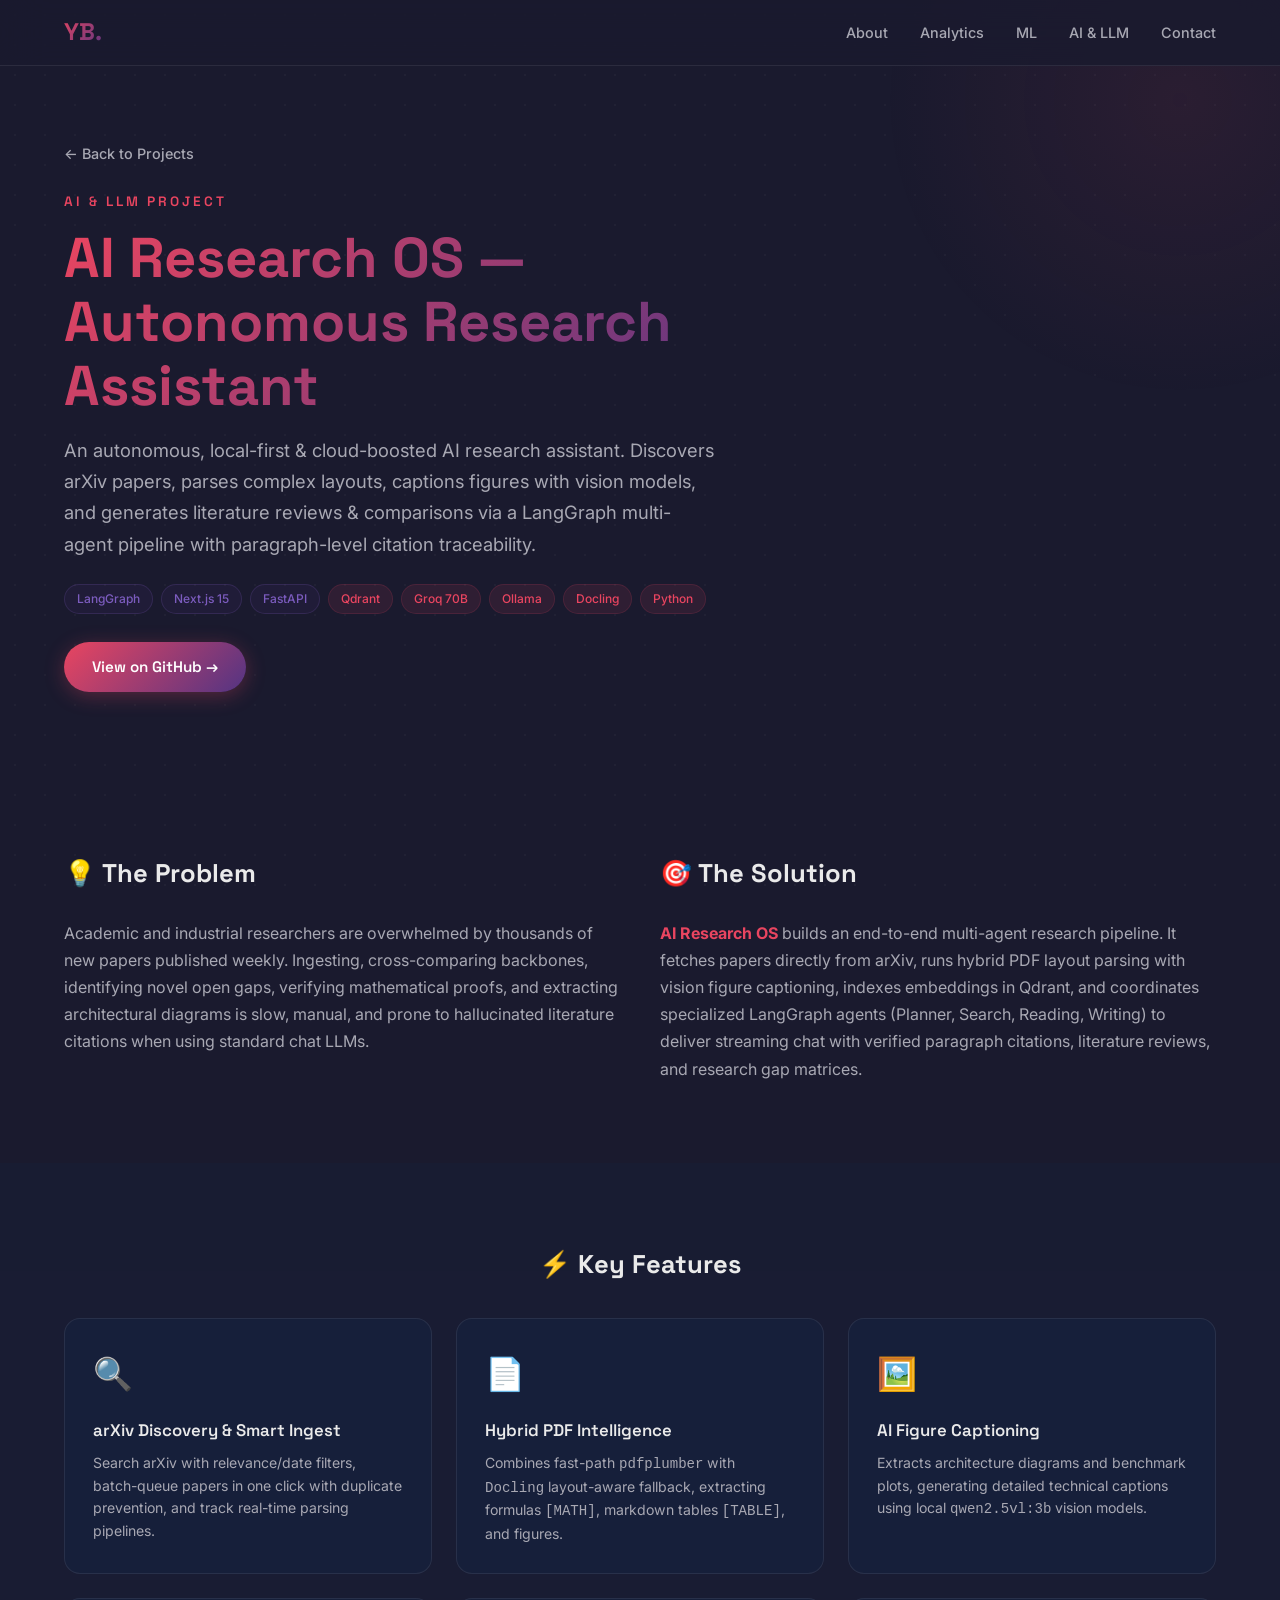
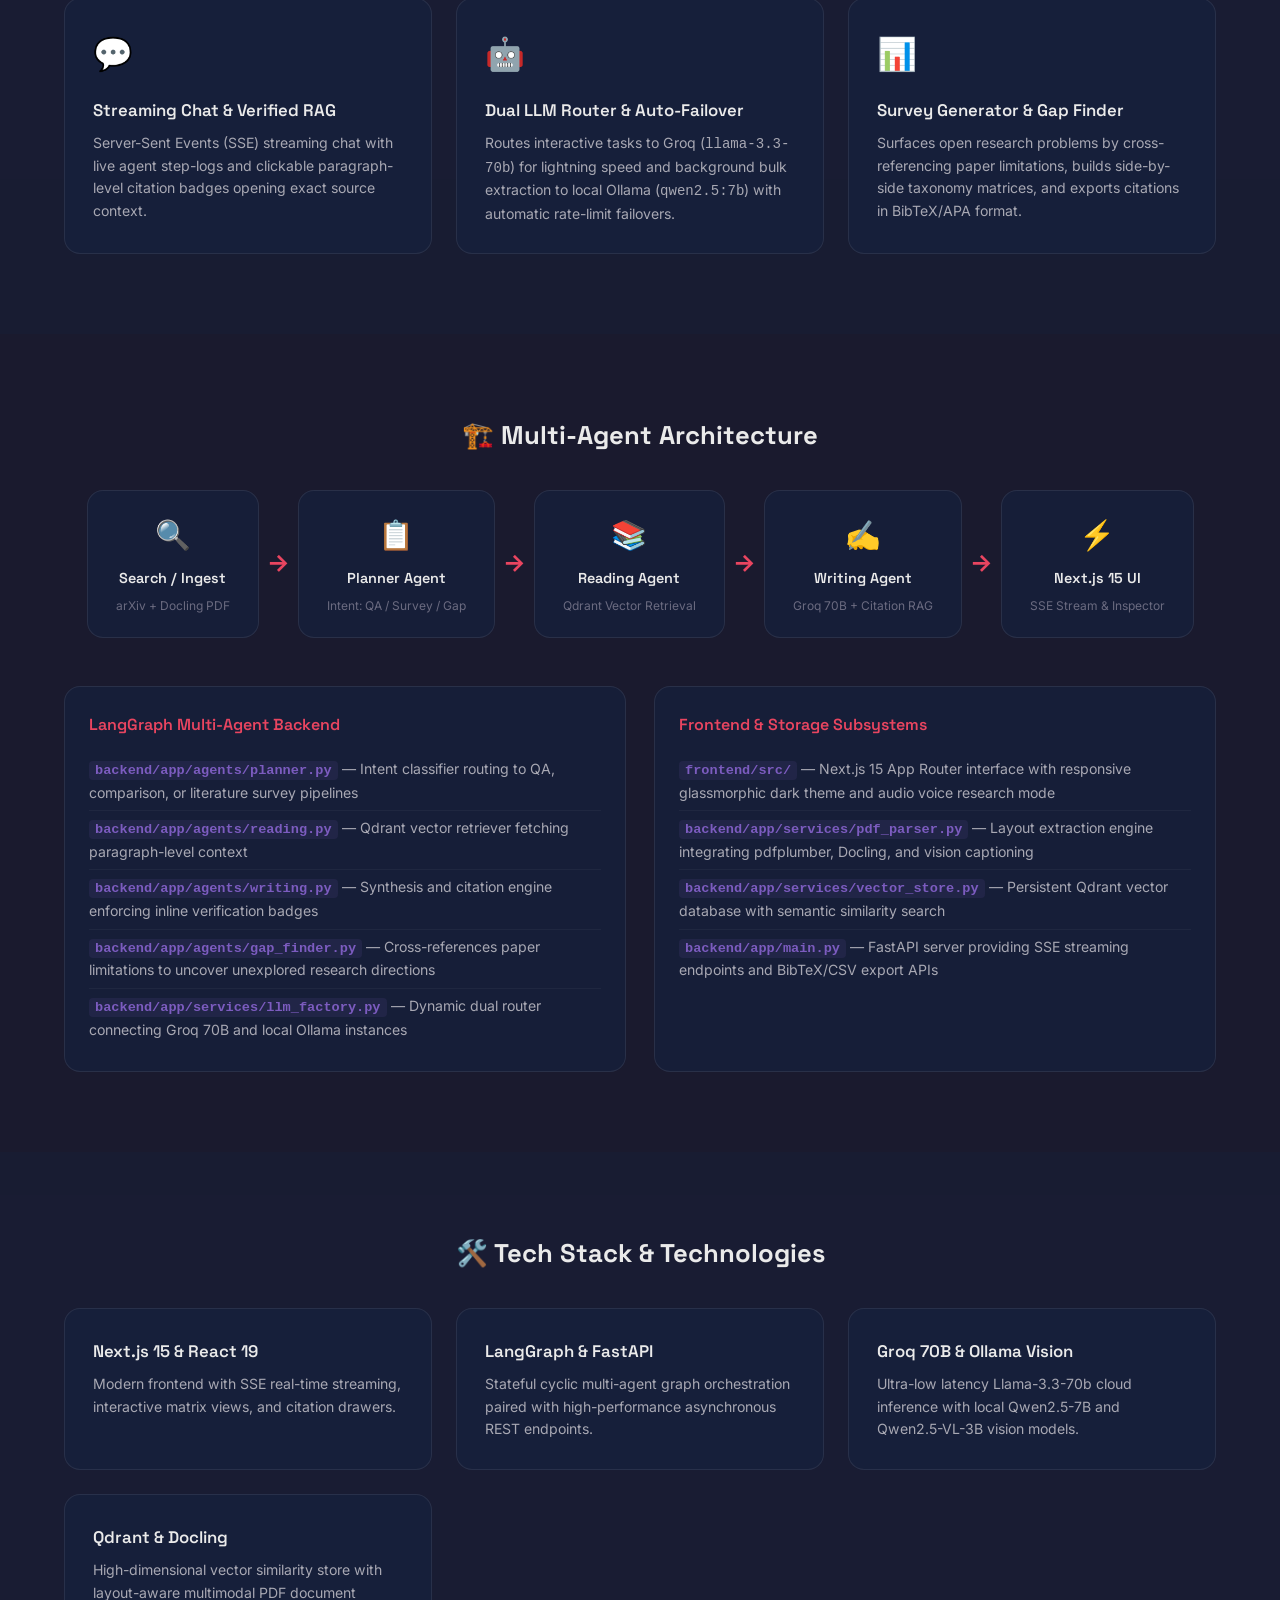
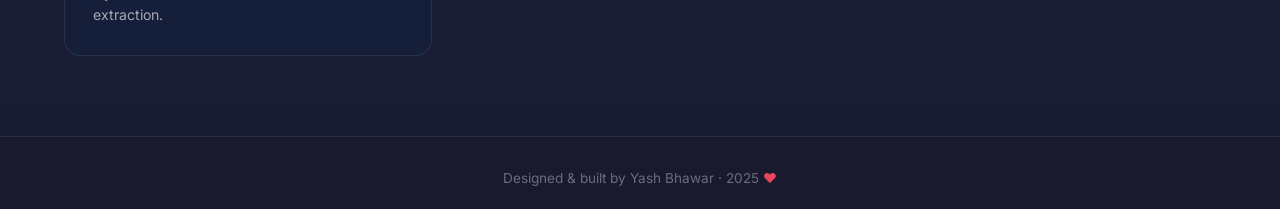
==== projects/ai-research-agent.html @ 6ba18c18 "added AI Research Assistant Project" ====
<!DOCTYPE html>
<html lang="en">

<head>
  <meta charset="UTF-8">
  <meta name="viewport" content="width=device-width, initial-scale=1.0">
  <title>AI Research OS — Autonomous Research Assistant — Yash Bhawar</title>
  <meta name="description"
    content="An autonomous AI research operating system and multi-agent assistant built with LangGraph, Next.js 15, FastAPI, Qdrant, Groq, and Ollama to discover, ingest, and synthesize scientific papers with paragraph-level citation traceability.">
  <link rel="stylesheet" href="../css/style.css">
  <link rel="stylesheet" href="../css/project-detail.css">
</head>

<body>

  <!-- ========== NAVBAR ========== -->
  <nav class="navbar scrolled" id="navbar">
    <div class="container">
      <a href="../index.html" class="nav-logo">YB.</a>
      <ul class="nav-links" id="navLinks">
        <li><a href="../index.html#about">About</a></li>
        <li><a href="../index.html#data-analytics">Analytics</a></li>
        <li><a href="../index.html#machine-learning">ML</a></li>
        <li><a href="../index.html#ai-llm">AI & LLM</a></li>
        <li><a href="../index.html#contact">Contact</a></li>
      </ul>
      <div class="hamburger" id="hamburger">
        <span></span>
        <span></span>
        <span></span>
      </div>
    </div>
  </nav>

  <!-- ========== PROJECT HERO ========== -->
  <section class="project-hero">
    <div class="container">
      <a href="../index.html#ai-llm" class="back-link">← Back to Projects</a>
      <div class="project-hero-content">
        <span class="section-label">AI & LLM Project</span>
        <h1 class="project-detail-title">AI Research OS — Autonomous Research Assistant</h1>
        <p class="project-detail-tagline">
          An autonomous, local-first & cloud-boosted AI research assistant. Discovers arXiv papers, parses complex layouts, captions figures with vision models, and generates literature reviews & comparisons via a LangGraph multi-agent pipeline with paragraph-level citation traceability.
        </p>
        <div class="project-detail-tags">
          <span class="tag ml">LangGraph</span>
          <span class="tag ml">Next.js 15</span>
          <span class="tag ml">FastAPI</span>
          <span class="tag">Qdrant</span>
          <span class="tag">Groq 70B</span>
          <span class="tag">Ollama</span>
          <span class="tag">Docling</span>
          <span class="tag">Python</span>
        </div>
        <div class="project-detail-links">
          <a href="https://github.com/Yash-lab01/Autonomous-Research-Assistant" target="_blank" rel="noopener"
            class="btn btn-primary">
            View on GitHub →
          </a>
        </div>
      </div>
    </div>
  </section>

  <!-- ========== PROBLEM & SOLUTION ========== -->
  <section class="project-section">
    <div class="container">
      <div class="content-grid">
        <div class="content-block">
          <h2 class="detail-section-title">💡 The Problem</h2>
          <p>
            Academic and industrial researchers are overwhelmed by thousands of new papers published weekly. Ingesting, cross-comparing backbones, identifying novel open gaps, verifying mathematical proofs, and extracting architectural diagrams is slow, manual, and prone to hallucinated literature citations when using standard chat LLMs.
          </p>
        </div>
        <div class="content-block">
          <h2 class="detail-section-title">🎯 The Solution</h2>
          <p>
            <strong>AI Research OS</strong> builds an end-to-end multi-agent research pipeline. It fetches papers directly from arXiv, runs hybrid PDF layout parsing with vision figure captioning, indexes embeddings in Qdrant, and coordinates specialized LangGraph agents (Planner, Search, Reading, Writing) to deliver streaming chat with verified paragraph citations, literature reviews, and research gap matrices.
          </p>
        </div>
      </div>
    </div>
  </section>

  <!-- ========== KEY FEATURES ========== -->
  <section class="project-section section-alt">
    <div class="container">
      <h2 class="detail-section-title center">⚡ Key Features</h2>
      <div class="features-grid">
        <div class="feature-card">
          <span class="feature-icon">🔍</span>
          <h3>arXiv Discovery & Smart Ingest</h3>
          <p>Search arXiv with relevance/date filters, batch-queue papers in one click with duplicate prevention, and track real-time parsing pipelines.</p>
        </div>
        <div class="feature-card">
          <span class="feature-icon">📄</span>
          <h3>Hybrid PDF Intelligence</h3>
          <p>Combines fast-path <code>pdfplumber</code> with <code>Docling</code> layout-aware fallback, extracting formulas <code>[MATH]</code>, markdown tables <code>[TABLE]</code>, and figures.</p>
        </div>
        <div class="feature-card">
          <span class="feature-icon">🖼️</span>
          <h3>AI Figure Captioning</h3>
          <p>Extracts architecture diagrams and benchmark plots, generating detailed technical captions using local <code>qwen2.5vl:3b</code> vision models.</p>
        </div>
        <div class="feature-card">
          <span class="feature-icon">💬</span>
          <h3>Streaming Chat & Verified RAG</h3>
          <p>Server-Sent Events (SSE) streaming chat with live agent step-logs and clickable paragraph-level citation badges opening exact source context.</p>
        </div>
        <div class="feature-card">
          <span class="feature-icon">🤖</span>
          <h3>Dual LLM Router & Auto-Failover</h3>
          <p>Routes interactive tasks to Groq (<code>llama-3.3-70b</code>) for lightning speed and background bulk extraction to local Ollama (<code>qwen2.5:7b</code>) with automatic rate-limit failovers.</p>
        </div>
        <div class="feature-card">
          <span class="feature-icon">📊</span>
          <h3>Survey Generator & Gap Finder</h3>
          <p>Surfaces open research problems by cross-referencing paper limitations, builds side-by-side taxonomy matrices, and exports citations in BibTeX/APA format.</p>
        </div>
      </div>
    </div>
  </section>

  <!-- ========== ARCHITECTURE ========== -->
  <section class="project-section">
    <div class="container">
      <h2 class="detail-section-title center">🏗️ Multi-Agent Architecture</h2>
      <div class="architecture-flow">
        <div class="arch-node">
          <span class="arch-icon">🔍</span>
          <span class="arch-label">Search / Ingest</span>
          <span class="arch-sublabel">arXiv + Docling PDF</span>
        </div>
        <div class="arch-arrow">→</div>
        <div class="arch-node">
          <span class="arch-icon">📋</span>
          <span class="arch-label">Planner Agent</span>
          <span class="arch-sublabel">Intent: QA / Survey / Gap</span>
        </div>
        <div class="arch-arrow">→</div>
        <div class="arch-node">
          <span class="arch-icon">📚</span>
          <span class="arch-label">Reading Agent</span>
          <span class="arch-sublabel">Qdrant Vector Retrieval</span>
        </div>
        <div class="arch-arrow">→</div>
        <div class="arch-node">
          <span class="arch-icon">✍️</span>
          <span class="arch-label">Writing Agent</span>
          <span class="arch-sublabel">Groq 70B + Citation RAG</span>
        </div>
        <div class="arch-arrow">→</div>
        <div class="arch-node">
          <span class="arch-icon">⚡</span>
          <span class="arch-label">Next.js 15 UI</span>
          <span class="arch-sublabel">SSE Stream & Inspector</span>
        </div>
      </div>

      <div class="architecture-detail">
        <div class="arch-component">
          <h3>LangGraph Multi-Agent Backend</h3>
          <ul>
            <li><code>backend/app/agents/planner.py</code> — Intent classifier routing to QA, comparison, or literature survey pipelines</li>
            <li><code>backend/app/agents/reading.py</code> — Qdrant vector retriever fetching paragraph-level context</li>
            <li><code>backend/app/agents/writing.py</code> — Synthesis and citation engine enforcing inline verification badges</li>
            <li><code>backend/app/agents/gap_finder.py</code> — Cross-references paper limitations to uncover unexplored research directions</li>
            <li><code>backend/app/services/llm_factory.py</code> — Dynamic dual router connecting Groq 70B and local Ollama instances</li>
          </ul>
        </div>
        <div class="arch-component">
          <h3>Frontend & Storage Subsystems</h3>
          <ul>
            <li><code>frontend/src/</code> — Next.js 15 App Router interface with responsive glassmorphic dark theme and audio voice research mode</li>
            <li><code>backend/app/services/pdf_parser.py</code> — Layout extraction engine integrating pdfplumber, Docling, and vision captioning</li>
            <li><code>backend/app/services/vector_store.py</code> — Persistent Qdrant vector database with semantic similarity search</li>
            <li><code>backend/app/main.py</code> — FastAPI server providing SSE streaming endpoints and BibTeX/CSV export APIs</li>
          </ul>
        </div>
      </div>
    </div>
  </section>

  <!-- ========== TECH STACK ========== -->
  <section class="project-section section-alt">
    <div class="container">
      <h2 class="detail-section-title center">🛠️ Tech Stack & Technologies</h2>
      <div class="features-grid">
        <div class="feature-card">
          <h3>Next.js 15 & React 19</h3>
          <p>Modern frontend with SSE real-time streaming, interactive matrix views, and citation drawers.</p>
        </div>
        <div class="feature-card">
          <h3>LangGraph & FastAPI</h3>
          <p>Stateful cyclic multi-agent graph orchestration paired with high-performance asynchronous REST endpoints.</p>
        </div>
        <div class="feature-card">
          <h3>Groq 70B & Ollama Vision</h3>
          <p>Ultra-low latency Llama-3.3-70b cloud inference with local Qwen2.5-7B and Qwen2.5-VL-3B vision models.</p>
        </div>
        <div class="feature-card">
          <h3>Qdrant & Docling</h3>
          <p>High-dimensional vector similarity store with layout-aware multimodal PDF document extraction.</p>
        </div>
      </div>
    </div>
  </section>

  <!-- ========== FOOTER ========== -->
  <footer class="footer">
    <div class="container">
      <p>Designed & built by Yash Bhawar · 2025 <span class="footer-heart">♥</span></p>
    </div>
  </footer>

  <script src="../js/main.js"></script>
</body>

</html>
---- css/style.css ----
/* ============================================
   PORTFOLIO — Design System & Styles
   Yash Bhawar — AI/ML Engineer & Data Analyst
   ============================================ */

/* ---------- Google Fonts ---------- */
@import url('https://fonts.googleapis.com/css2?family=Space+Grotesk:wght@400;500;600;700&family=Inter:wght@300;400;500;600&display=swap');

/* ---------- CSS Custom Properties ---------- */
:root {
  /* Colors — Medium Dark Theme */
  --bg-primary: #1a1a2e;
  --bg-secondary: #16213e;
  --bg-tertiary: #0f3460;
  --bg-card: rgba(22, 33, 62, 0.7);
  --bg-card-hover: rgba(15, 52, 96, 0.5);

  --accent: #e94560;
  --accent-glow: rgba(233, 69, 96, 0.3);
  --accent-secondary: #533483;
  --accent-tertiary: #7c5cbf;
  --gradient-accent: linear-gradient(135deg, #e94560, #533483);
  --gradient-accent-soft: linear-gradient(135deg, rgba(233, 69, 96, 0.15), rgba(83, 52, 131, 0.15));
  --gradient-hero: linear-gradient(135deg, #e94560, #533483, #0f3460);

  --text-primary: #eaeaea;
  --text-secondary: #a8a8b3;
  --text-muted: #6b6b80;

  --border: rgba(255, 255, 255, 0.08);
  --border-hover: rgba(233, 69, 96, 0.3);

  /* Typography */
  --font-heading: 'Space Grotesk', sans-serif;
  --font-body: 'Inter', sans-serif;

  /* Spacing */
  --section-padding: 100px 0;
  --container-width: 1200px;
  --card-radius: 16px;
  --radius-sm: 8px;
  --radius-pill: 50px;

  /* Transitions */
  --transition-fast: 0.2s ease;
  --transition-smooth: 0.4s cubic-bezier(0.25, 0.46, 0.45, 0.94);
  --transition-bounce: 0.5s cubic-bezier(0.34, 1.56, 0.64, 1);
}

/* ---------- Reset & Base ---------- */
*,
*::before,
*::after {
  margin: 0;
  padding: 0;
  box-sizing: border-box;
}

html {
  scroll-behavior: smooth;
  scroll-padding-top: 80px;
}

body {
  font-family: var(--font-body);
  background-color: var(--bg-primary);
  color: var(--text-primary);
  line-height: 1.7;
  overflow-x: hidden;
  -webkit-font-smoothing: antialiased;
}

/* Background dot pattern */
body::before {
  content: '';
  position: fixed;
  top: 0;
  left: 0;
  width: 100%;
  height: 100%;
  background-image: radial-gradient(rgba(255, 255, 255, 0.03) 1px, transparent 1px);
  background-size: 30px 30px;
  pointer-events: none;
  z-index: 0;
}

a {
  text-decoration: none;
  color: inherit;
}

ul { list-style: none; }

img {
  max-width: 100%;
  display: block;
}

/* ---------- Utility ---------- */
.container {
  max-width: var(--container-width);
  margin: 0 auto;
  padding: 0 24px;
  position: relative;
  z-index: 1;
}

.section-header {
  text-align: center;
  margin-bottom: 60px;
}

.section-label {
  font-family: var(--font-heading);
  font-size: 0.85rem;
  font-weight: 600;
  text-transform: uppercase;
  letter-spacing: 3px;
  color: var(--accent);
  margin-bottom: 12px;
  display: block;
}

.section-title {
  font-family: var(--font-heading);
  font-size: clamp(2rem, 4vw, 2.8rem);
  font-weight: 700;
  color: var(--text-primary);
  margin-bottom: 16px;
}

.section-subtitle {
  font-size: 1.05rem;
  color: var(--text-secondary);
  max-width: 600px;
  margin: 0 auto;
}

/* ---------- Scroll Animations ---------- */
.reveal {
  opacity: 0;
  transform: translateY(40px);
  transition: opacity 0.8s ease, transform 0.8s ease;
}

.reveal.active {
  opacity: 1;
  transform: translateY(0);
}

.reveal-delay-1 { transition-delay: 0.1s; }
.reveal-delay-2 { transition-delay: 0.2s; }
.reveal-delay-3 { transition-delay: 0.3s; }
.reveal-delay-4 { transition-delay: 0.4s; }

/* ============================================
   NAVBAR
   ============================================ */
.navbar {
  position: fixed;
  top: 0;
  left: 0;
  width: 100%;
  padding: 16px 0;
  z-index: 1000;
  transition: var(--transition-smooth);
  backdrop-filter: blur(0px);
  background: transparent;
}

.navbar.scrolled {
  background: rgba(26, 26, 46, 0.85);
  backdrop-filter: blur(20px);
  border-bottom: 1px solid var(--border);
  padding: 12px 0;
}

.navbar .container {
  display: flex;
  justify-content: space-between;
  align-items: center;
}

.nav-logo {
  font-family: var(--font-heading);
  font-size: 1.5rem;
  font-weight: 700;
  background: var(--gradient-accent);
  -webkit-background-clip: text;
  -webkit-text-fill-color: transparent;
  background-clip: text;
}

.nav-links {
  display: flex;
  align-items: center;
  gap: 32px;
}

.nav-links a {
  font-size: 0.9rem;
  font-weight: 500;
  color: var(--text-secondary);
  transition: var(--transition-fast);
  position: relative;
}

.nav-links a::after {
  content: '';
  position: absolute;
  bottom: -4px;
  left: 0;
  width: 0;
  height: 2px;
  background: var(--accent);
  transition: var(--transition-smooth);
}

.nav-links a:hover,
.nav-links a.active {
  color: var(--text-primary);
}

.nav-links a:hover::after,
.nav-links a.active::after {
  width: 100%;
}

.nav-resume-btn {
  padding: 8px 20px;
  border: 1px solid var(--accent);
  border-radius: var(--radius-pill);
  color: var(--accent) !important;
  font-weight: 600 !important;
  transition: var(--transition-smooth) !important;
}

.nav-resume-btn::after { display: none !important; }

.nav-resume-btn:hover {
  background: var(--accent) !important;
  color: var(--bg-primary) !important;
  box-shadow: 0 0 20px var(--accent-glow);
}

/* Resume Dropdown */
.nav-resume-dropdown {
  position: relative;
}

.resume-dropdown-menu {
  position: absolute;
  top: calc(100% + 12px);
  right: 0;
  min-width: 200px;
  background: rgba(22, 33, 62, 0.95);
  backdrop-filter: blur(20px);
  border: 1px solid var(--border);
  border-radius: 12px;
  padding: 8px;
  opacity: 0;
  visibility: hidden;
  transform: translateY(-8px);
  transition: var(--transition-smooth);
  z-index: 1002;
  box-shadow: 0 12px 40px rgba(0, 0, 0, 0.4);
}

.nav-resume-dropdown:hover .resume-dropdown-menu,
.nav-resume-dropdown.open .resume-dropdown-menu {
  opacity: 1;
  visibility: visible;
  transform: translateY(0);
}

.resume-option {
  display: flex;
  align-items: center;
  gap: 10px;
  padding: 10px 16px;
  border-radius: 8px;
  font-size: 0.88rem !important;
  font-weight: 500 !important;
  color: var(--text-secondary) !important;
  transition: var(--transition-fast) !important;
  white-space: nowrap;
}

.resume-option::after { display: none !important; }

.resume-option:hover {
  background: rgba(233, 69, 96, 0.1) !important;
  color: var(--accent) !important;
}

.resume-icon {
  font-size: 1.1rem;
  line-height: 1;
}

/* Hamburger */
.hamburger {
  display: none;
  flex-direction: column;
  gap: 5px;
  cursor: pointer;
  padding: 4px;
  z-index: 1001;
}

.hamburger span {
  width: 28px;
  height: 2px;
  background: var(--text-primary);
  transition: var(--transition-smooth);
  border-radius: 2px;
}

.hamburger.active span:nth-child(1) {
  transform: rotate(45deg) translate(5px, 5px);
}

.hamburger.active span:nth-child(2) {
  opacity: 0;
}

.hamburger.active span:nth-child(3) {
  transform: rotate(-45deg) translate(5px, -5px);
}

/* ============================================
   HERO
   ============================================ */
.hero {
  min-height: 100vh;
  display: flex;
  align-items: center;
  justify-content: center;
  position: relative;
  overflow: hidden;
}

/* Ambient glow orbs */
.hero::before {
  content: '';
  position: absolute;
  width: 500px;
  height: 500px;
  border-radius: 50%;
  background: radial-gradient(circle, rgba(233, 69, 96, 0.12), transparent 70%);
  top: -100px;
  right: -100px;
  animation: float-orb 8s ease-in-out infinite;
}

.hero::after {
  content: '';
  position: absolute;
  width: 400px;
  height: 400px;
  border-radius: 50%;
  background: radial-gradient(circle, rgba(83, 52, 131, 0.12), transparent 70%);
  bottom: -50px;
  left: -50px;
  animation: float-orb 10s ease-in-out infinite reverse;
}

@keyframes float-orb {
  0%, 100% { transform: translate(0, 0) scale(1); }
  50% { transform: translate(30px, -30px) scale(1.1); }
}

.hero-content {
  text-align: center;
  z-index: 1;
}

.hero-greeting {
  font-family: var(--font-heading);
  font-size: 1.1rem;
  color: var(--accent);
  font-weight: 500;
  margin-bottom: 16px;
  letter-spacing: 2px;
  opacity: 0;
  animation: fadeInUp 0.8s ease forwards;
}

.hero-name {
  font-family: var(--font-heading);
  font-size: clamp(2.8rem, 7vw, 5rem);
  font-weight: 700;
  line-height: 1.1;
  margin-bottom: 20px;
  background: var(--gradient-hero);
  background-size: 200% auto;
  -webkit-background-clip: text;
  -webkit-text-fill-color: transparent;
  background-clip: text;
  animation: fadeInUp 0.8s ease 0.15s forwards, gradient-shift 4s ease infinite;
  opacity: 0;
}

@keyframes gradient-shift {
  0% { background-position: 0% center; }
  50% { background-position: 100% center; }
  100% { background-position: 0% center; }
}

.hero-tagline {
  font-size: clamp(1.1rem, 2.5vw, 1.4rem);
  color: var(--text-secondary);
  margin-bottom: 12px;
  font-weight: 400;
  opacity: 0;
  animation: fadeInUp 0.8s ease 0.3s forwards;
}

.hero-typed {
  font-family: var(--font-heading);
  color: var(--accent);
  font-weight: 600;
}

.hero-description {
  font-size: 1.05rem;
  color: var(--text-muted);
  max-width: 550px;
  margin: 0 auto 36px;
  opacity: 0;
  animation: fadeInUp 0.8s ease 0.45s forwards;
}

.hero-buttons {
  display: flex;
  gap: 16px;
  justify-content: center;
  flex-wrap: wrap;
  opacity: 0;
  animation: fadeInUp 0.8s ease 0.6s forwards;
}

@keyframes fadeInUp {
  from {
    opacity: 0;
    transform: translateY(30px);
  }
  to {
    opacity: 1;
    transform: translateY(0);
  }
}

/* Buttons */
.btn {
  padding: 12px 28px;
  border-radius: var(--radius-pill);
  font-family: var(--font-heading);
  font-size: 0.95rem;
  font-weight: 600;
  cursor: pointer;
  transition: var(--transition-smooth);
  display: inline-flex;
  align-items: center;
  gap: 8px;
  border: none;
}

.btn-primary {
  background: var(--gradient-accent);
  color: #fff;
  box-shadow: 0 4px 20px var(--accent-glow);
}

.btn-primary:hover {
  transform: translateY(-3px);
  box-shadow: 0 8px 30px rgba(233, 69, 96, 0.45);
}

.btn-outline {
  background: transparent;
  color: var(--text-primary);
  border: 1px solid var(--border);
}

.btn-outline:hover {
  border-color: var(--accent);
  color: var(--accent);
  transform: translateY(-3px);
  box-shadow: 0 4px 20px rgba(233, 69, 96, 0.15);
}

.hero-scroll-indicator {
  position: absolute;
  bottom: 40px;
  left: 50%;
  transform: translateX(-50%);
  display: flex;
  flex-direction: column;
  align-items: center;
  gap: 8px;
  color: var(--text-muted);
  font-size: 0.8rem;
  animation: bounce-down 2s ease infinite;
}

.scroll-line {
  width: 1px;
  height: 40px;
  background: linear-gradient(to bottom, var(--accent), transparent);
}

@keyframes bounce-down {
  0%, 100% { transform: translateX(-50%) translateY(0); }
  50% { transform: translateX(-50%) translateY(10px); }
}

/* ============================================
   ABOUT
   ============================================ */
.about {
  padding: var(--section-padding);
}

.about-grid {
  display: grid;
  grid-template-columns: 1fr 1.2fr;
  gap: 60px;
  align-items: center;
}

.about-image-wrapper {
  position: relative;
}

.about-image-card {
  width: 100%;
  max-width: 380px;
  aspect-ratio: 1;
  border-radius: var(--card-radius);
  background: var(--gradient-accent-soft);
  border: 1px solid var(--border);
  display: flex;
  align-items: center;
  justify-content: center;
  overflow: hidden;
  position: relative;
}

.about-image-card::before {
  content: '';
  position: absolute;
  inset: -2px;
  border-radius: var(--card-radius);
  background: var(--gradient-accent);
  z-index: -1;
  opacity: 0.4;
}

.about-avatar-placeholder {
  font-size: 6rem;
  opacity: 0.6;
}

.about-text h3 {
  font-family: var(--font-heading);
  font-size: 1.6rem;
  margin-bottom: 16px;
  color: var(--text-primary);
}

.about-text p {
  color: var(--text-secondary);
  margin-bottom: 16px;
  font-size: 1rem;
}

.about-text p strong {
  color: var(--accent);
}

/* Tech stack badges */
.tech-stack {
  display: flex;
  flex-wrap: wrap;
  gap: 10px;
  margin-top: 24px;
}

.tech-badge {
  padding: 6px 16px;
  background: rgba(233, 69, 96, 0.08);
  border: 1px solid rgba(233, 69, 96, 0.15);
  border-radius: var(--radius-pill);
  font-size: 0.8rem;
  font-weight: 500;
  color: var(--accent);
  transition: var(--transition-smooth);
}

.tech-badge:hover {
  background: rgba(233, 69, 96, 0.15);
  border-color: rgba(233, 69, 96, 0.35);
  transform: translateY(-2px);
}

.tech-badge.purple {
  background: rgba(83, 52, 131, 0.12);
  border-color: rgba(124, 92, 191, 0.2);
  color: var(--accent-tertiary);
}

.tech-badge.purple:hover {
  background: rgba(83, 52, 131, 0.22);
  border-color: rgba(124, 92, 191, 0.4);
}

/* ============================================
   PROJECT SECTIONS
   ============================================ */
.projects-section {
  padding: var(--section-padding);
  position: relative;
}

.projects-section:nth-child(even) {
  background: rgba(22, 33, 62, 0.3);
}

/* Section divider accent */
.projects-section::before {
  content: '';
  position: absolute;
  top: 0;
  left: 50%;
  transform: translateX(-50%);
  width: 60px;
  height: 3px;
  background: var(--gradient-accent);
  border-radius: 3px;
}

.projects-grid {
  display: grid;
  grid-template-columns: repeat(auto-fill, minmax(350px, 1fr));
  gap: 28px;
}

#ai-llm .projects-grid {
  display: grid;
  grid-template-columns: repeat(3, 1fr);
  gap: 28px;
}

@media (min-width: 992px) {
  #ai-llm .projects-grid {
    grid-template-columns: repeat(3, 1fr);
  }
  #ai-llm .project-card:nth-child(7) {
    grid-column: 2;
  }
}

@media (max-width: 991px) and (min-width: 769px) {
  #ai-llm .projects-grid {
    grid-template-columns: repeat(2, 1fr);
  }
  #ai-llm .project-card:nth-child(7) {
    grid-column: auto;
  }
}

/* ---------- Project Card ---------- */
.project-card {
  background: var(--bg-card);
  border: 1px solid var(--border);
  border-radius: var(--card-radius);
  overflow: hidden;
  transition: var(--transition-smooth);
  position: relative;
  backdrop-filter: blur(10px);
}

.project-card::before {
  content: '';
  position: absolute;
  inset: 0;
  border-radius: var(--card-radius);
  padding: 1px;
  background: var(--gradient-accent);
  -webkit-mask: linear-gradient(#fff 0 0) content-box, linear-gradient(#fff 0 0);
  -webkit-mask-composite: xor;
  mask-composite: exclude;
  opacity: 0;
  transition: var(--transition-smooth);
  pointer-events: none;
}

.project-card:hover {
  transform: translateY(-8px);
  border-color: transparent;
  box-shadow: 0 20px 60px rgba(0, 0, 0, 0.3), 0 0 40px var(--accent-glow);
}

.project-card:hover::before {
  opacity: 0.6;
}

.project-card-thumbnail {
  width: 100%;
  height: 200px;
  background: var(--gradient-accent-soft);
  display: flex;
  align-items: center;
  justify-content: center;
  position: relative;
  overflow: hidden;
}

.project-card-thumbnail img {
  width: 100%;
  height: 100%;
  object-fit: cover;
  opacity: 0.85;
  filter: grayscale(15%) contrast(110%);
  mix-blend-mode: luminosity;
  transition: var(--transition-smooth);
}

.project-card:hover .project-card-thumbnail img {
  opacity: 1;
  filter: grayscale(0%) contrast(100%);
  mix-blend-mode: normal;
  transform: scale(1.05);
}

.project-card-thumbnail .placeholder-icon {
  font-size: 3.5rem;
  opacity: 0.5;
}

.project-card-body {
  padding: 24px;
}

.project-card-title {
  font-family: var(--font-heading);
  font-size: 1.2rem;
  font-weight: 600;
  margin-bottom: 10px;
  color: var(--text-primary);
}

.project-card-description {
  font-size: 0.9rem;
  color: var(--text-secondary);
  margin-bottom: 16px;
  line-height: 1.6;
  display: -webkit-box;
  -webkit-line-clamp: 3;
  -webkit-box-orient: vertical;
  overflow: hidden;
}

.project-card-tags {
  display: flex;
  flex-wrap: wrap;
  gap: 8px;
  margin-bottom: 20px;
}

.tag {
  padding: 4px 12px;
  font-size: 0.75rem;
  font-weight: 500;
  border-radius: var(--radius-pill);
  background: rgba(233, 69, 96, 0.1);
  color: var(--accent);
  border: 1px solid rgba(233, 69, 96, 0.15);
}

.tag.ml {
  background: rgba(83, 52, 131, 0.12);
  color: var(--accent-tertiary);
  border-color: rgba(124, 92, 191, 0.2);
}

.tag.data {
  background: rgba(15, 52, 96, 0.4);
  color: #64b5f6;
  border-color: rgba(100, 181, 246, 0.2);
}

.project-card-actions {
  display: flex;
  gap: 12px;
}

.card-btn {
  padding: 8px 18px;
  border-radius: var(--radius-pill);
  font-size: 0.8rem;
  font-weight: 600;
  cursor: pointer;
  transition: var(--transition-smooth);
  border: none;
  display: inline-flex;
  align-items: center;
  gap: 6px;
}

.card-btn-primary {
  background: var(--gradient-accent);
  color: #fff;
}

.card-btn-primary:hover {
  box-shadow: 0 4px 15px var(--accent-glow);
  transform: translateY(-2px);
}

.card-btn-ghost {
  background: transparent;
  color: var(--text-secondary);
  border: 1px solid var(--border);
}

.card-btn-ghost:hover {
  border-color: var(--accent);
  color: var(--accent);
}

/* ============================================
   CONTACT / FOOTER
   ============================================ */
.contact {
  padding: var(--section-padding);
}

.contact-wrapper {
  max-width: 700px;
  margin: 0 auto;
  text-align: center;
}

.contact-cta {
  font-family: var(--font-heading);
  font-size: clamp(1.8rem, 4vw, 2.4rem);
  font-weight: 700;
  margin-bottom: 16px;
}

.contact-text {
  color: var(--text-secondary);
  font-size: 1.05rem;
  margin-bottom: 36px;
}

.contact-links {
  display: flex;
  justify-content: center;
  gap: 20px;
  flex-wrap: wrap;
}

.contact-link {
  padding: 12px 28px;
  border-radius: var(--radius-pill);
  border: 1px solid var(--border);
  color: var(--text-secondary);
  font-weight: 500;
  font-size: 0.95rem;
  transition: var(--transition-smooth);
  display: inline-flex;
  align-items: center;
  gap: 8px;
}

.contact-link:hover {
  border-color: var(--accent);
  color: var(--accent);
  transform: translateY(-3px);
  box-shadow: 0 4px 20px rgba(233, 69, 96, 0.15);
}

.footer {
  padding: 30px 0;
  border-top: 1px solid var(--border);
  text-align: center;
}

.footer p {
  color: var(--text-muted);
  font-size: 0.85rem;
}

.footer-heart {
  color: var(--accent);
}

/* ============================================
   RESPONSIVE
   ============================================ */
@media (max-width: 968px) {
  .about-grid {
    grid-template-columns: 1fr;
    gap: 40px;
    text-align: center;
  }

  .about-image-card {
    margin: 0 auto;
    max-width: 280px;
  }

  .tech-stack {
    justify-content: center;
  }

  .projects-grid {
    grid-template-columns: 1fr 1fr;
  }
}

@media (max-width: 768px) {
  :root {
    --section-padding: 70px 0;
  }

  .nav-links {
    position: fixed;
    top: 0;
    right: -100%;
    width: 280px;
    height: 100vh;
    background: rgba(26, 26, 46, 0.97);
    backdrop-filter: blur(20px);
    flex-direction: column;
    justify-content: center;
    gap: 28px;
    transition: var(--transition-smooth);
    border-left: 1px solid var(--border);
  }

  .nav-links.open {
    right: 0;
  }

  .hamburger {
    display: flex;
  }

  .projects-grid {
    grid-template-columns: 1fr;
  }

  .hero-name {
    font-size: clamp(2.2rem, 10vw, 3.5rem);
  }

  .hero-buttons {
    flex-direction: column;
    align-items: center;
  }

  .contact-links {
    flex-direction: column;
    align-items: center;
  }

  .resume-dropdown-menu {
    position: static;
    min-width: unset;
    transform: none;
    margin-top: 8px;
    box-shadow: none;
    border: 1px solid var(--border);
  }

  .nav-resume-dropdown:hover .resume-dropdown-menu {
    opacity: 0;
    visibility: hidden;
  }

  .nav-resume-dropdown.open .resume-dropdown-menu {
    opacity: 1;
    visibility: visible;
  }
}

@media (max-width: 480px) {
  .container {
    padding: 0 16px;
  }

  .section-title {
    font-size: 1.8rem;
  }

  .project-card-thumbnail {
    height: 160px;
  }
}
---- css/project-detail.css ----
/* ---------- Back Link ---------- */
.back-link {
  display: inline-flex;
  align-items: center;
  gap: 6px;
  color: var(--text-secondary);
  font-size: 0.9rem;
  font-weight: 500;
  transition: var(--transition-fast);
  margin-bottom: 24px;
}

.back-link:hover {
  color: var(--accent);
  transform: translateX(-4px);
}

/* ---------- Project Hero ---------- */
.project-hero {
  padding: 140px 0 80px;
  position: relative;
  overflow: hidden;
}

.project-hero::before {
  content: '';
  position: absolute;
  width: 600px;
  height: 600px;
  border-radius: 50%;
  background: radial-gradient(circle, rgba(233, 69, 96, 0.08), transparent 70%);
  top: -200px;
  right: -200px;
  pointer-events: none;
}

.project-hero-content {
  max-width: 800px;
}

.project-detail-title {
  font-family: var(--font-heading);
  font-size: clamp(2.2rem, 5vw, 3.5rem);
  font-weight: 700;
  line-height: 1.15;
  margin-bottom: 16px;
  background: var(--gradient-hero);
  background-size: 200% auto;
  -webkit-background-clip: text;
  -webkit-text-fill-color: transparent;
  background-clip: text;
  animation: gradient-shift 4s ease infinite;
}

.project-detail-tagline {
  font-size: 1.15rem;
  color: var(--text-secondary);
  line-height: 1.7;
  margin-bottom: 24px;
  max-width: 650px;
}

.project-detail-tags {
  display: flex;
  flex-wrap: wrap;
  gap: 8px;
  margin-bottom: 28px;
}

.project-detail-links {
  display: flex;
  gap: 14px;
  flex-wrap: wrap;
}

/* ---------- Section Utilities ---------- */
.project-section {
  padding: 80px 0;
}

.section-alt {
  background: rgba(22, 33, 62, 0.3);
}

.detail-section-title {
  font-family: var(--font-heading);
  font-size: 1.6rem;
  font-weight: 700;
  color: var(--text-primary);
  margin-bottom: 24px;
}

.detail-section-title.center {
  text-align: center;
}

/* ---------- Demo Showcase ---------- */
.demo-showcase {
  max-width: 900px;
  margin: 0 auto;
  border-radius: var(--card-radius);
  overflow: hidden;
  border: 1px solid var(--border);
}

.demo-showcase img {
  width: 100%;
  height: auto;
  display: block;
}

.demo-placeholder {
  width: 100%;
  height: 450px;
  background: var(--gradient-accent-soft);
  display: flex;
  flex-direction: column;
  align-items: center;
  justify-content: center;
  gap: 12px;
  border-radius: var(--card-radius);
  border: 2px dashed rgba(233, 69, 96, 0.2);
}

.demo-placeholder .placeholder-icon {
  font-size: 3rem;
  opacity: 0.5;
}

.demo-placeholder p {
  color: var(--text-muted);
  font-size: 0.95rem;
  font-weight: 500;
}

.demo-placeholder.small {
  height: 220px;
}

/* ---------- Content Grid (Problem / Solution) ---------- */
.content-grid {
  display: grid;
  grid-template-columns: 1fr 1fr;
  gap: 40px;
}

.content-block p {
  color: var(--text-secondary);
  line-height: 1.7;
  font-size: 1rem;
}

.content-block p strong {
  color: var(--accent);
}

/* ---------- Features Grid ---------- */
.features-grid {
  display: grid;
  grid-template-columns: repeat(3, 1fr);
  gap: 24px;
  margin-top: 32px;
}

.feature-card {
  background: var(--bg-card);
  border: 1px solid var(--border);
  border-radius: var(--card-radius);
  padding: 28px;
  transition: var(--transition-smooth);
}

.feature-card:hover {
  transform: translateY(-4px);
  border-color: var(--border-hover);
  box-shadow: 0 12px 40px rgba(0, 0, 0, 0.2);
}

.feature-icon {
  font-size: 2rem;
  display: block;
  margin-bottom: 14px;
}

.feature-card h3 {
  font-family: var(--font-heading);
  font-size: 1.05rem;
  font-weight: 600;
  margin-bottom: 8px;
  color: var(--text-primary);
}

.feature-card p {
  color: var(--text-secondary);
  font-size: 0.88rem;
  line-height: 1.6;
}

/* ---------- Architecture Flow ---------- */
.architecture-flow {
  display: flex;
  align-items: center;
  justify-content: center;
  gap: 8px;
  margin: 32px 0 48px;
  flex-wrap: wrap;
}

.arch-node {
  display: flex;
  flex-direction: column;
  align-items: center;
  gap: 6px;
  background: var(--bg-card);
  border: 1px solid var(--border);
  border-radius: var(--card-radius);
  padding: 20px 28px;
  min-width: 160px;
  text-align: center;
  transition: var(--transition-smooth);
}

.arch-node:hover {
  border-color: var(--border-hover);
  transform: translateY(-3px);
}

.arch-icon {
  font-size: 1.8rem;
}

.arch-label {
  font-family: var(--font-heading);
  font-size: 0.9rem;
  font-weight: 600;
  color: var(--text-primary);
}

.arch-sublabel {
  font-size: 0.75rem;
  color: var(--text-muted);
}

.arch-arrow {
  font-size: 1.5rem;
  color: var(--accent);
  font-weight: 700;
}

/* Architecture Detail */
.architecture-detail {
  display: grid;
  grid-template-columns: 1fr 1fr;
  gap: 28px;
}

.arch-component {
  background: var(--bg-card);
  border: 1px solid var(--border);
  border-radius: var(--card-radius);
  padding: 24px;
}

.arch-component h3 {
  font-family: var(--font-heading);
  font-size: 1rem;
  font-weight: 600;
  color: var(--accent);
  margin-bottom: 14px;
}

.arch-component ul {
  list-style: none;
  padding: 0;
}

.arch-component li {
  color: var(--text-secondary);
  font-size: 0.88rem;
  padding: 6px 0;
  border-bottom: 1px solid rgba(255, 255, 255, 0.04);
  line-height: 1.6;
}

.arch-component li:last-child {
  border-bottom: none;
}

.arch-component code {
  color: var(--accent-tertiary);
  font-weight: 600;
  font-size: 0.85rem;
  background: rgba(124, 92, 191, 0.1);
  padding: 2px 6px;
  border-radius: 4px;
}

/* ---------- Demo Grid (Screenshots) ---------- */
.demo-grid {
  display: grid;
  grid-template-columns: repeat(3, 1fr);
  gap: 24px;
  margin-top: 32px;
}

.demo-card {
  background: var(--bg-card);
  border: 1px solid var(--border);
  border-radius: var(--card-radius);
  overflow: hidden;
  transition: var(--transition-smooth);
}

.demo-card:hover {
  transform: translateY(-4px);
  border-color: var(--border-hover);
}

.demo-card h3 {
  font-family: var(--font-heading);
  font-size: 0.95rem;
  font-weight: 600;
  color: var(--text-primary);
  padding: 16px 20px 6px;
}

.demo-card p {
  color: var(--text-secondary);
  font-size: 0.85rem;
  line-height: 1.6;
  padding: 0 20px 20px;
}

/* ---------- Tech Stack Grid ---------- */
.tech-stack-grid {
  display: grid;
  grid-template-columns: repeat(3, 1fr);
  gap: 16px;
  max-width: 700px;
  margin: 32px auto 0;
}

.tech-item {
  background: var(--bg-card);
  border: 1px solid var(--border);
  border-radius: 12px;
  padding: 20px;
  text-align: center;
  transition: var(--transition-smooth);
}

.tech-item:hover {
  border-color: var(--border-hover);
  transform: translateY(-2px);
}

.tech-item h4 {
  font-family: var(--font-heading);
  font-size: 0.8rem;
  font-weight: 600;
  text-transform: uppercase;
  letter-spacing: 1px;
  color: var(--accent);
  margin-bottom: 6px;
}

.tech-item p {
  color: var(--text-secondary);
  font-size: 0.88rem;
}

/* ---------- Challenges List ---------- */
.challenges-list {
  max-width: 800px;
  margin: 32px auto 0;
}

.challenge-item {
  background: var(--bg-card);
  border: 1px solid var(--border);
  border-radius: var(--card-radius);
  padding: 28px;
  margin-bottom: 16px;
  transition: var(--transition-smooth);
}

.challenge-item:hover {
  border-color: var(--border-hover);
}

.challenge-item h3 {
  font-family: var(--font-heading);
  font-size: 1.05rem;
  font-weight: 600;
  color: var(--text-primary);
  margin-bottom: 10px;
}

.challenge-item p {
  color: var(--text-secondary);
  font-size: 0.92rem;
  line-height: 1.7;
}

.challenge-item code {
  color: var(--accent-tertiary);
  font-weight: 600;
  font-size: 0.85rem;
  background: rgba(124, 92, 191, 0.1);
  padding: 2px 6px;
  border-radius: 4px;
}

/* ---------- Conversation Demo (Museum Chatbot) ---------- */
.conversation-demo {
  max-width: 700px;
  margin: 32px auto 0;
  display: flex;
  flex-direction: column;
  gap: 12px;
}

.chat-message {
  padding: 16px 20px;
  border-radius: 16px;
  max-width: 85%;
  animation: fadeInUp 0.5s ease forwards;
}

.chat-message.user {
  background: rgba(233, 69, 96, 0.1);
  border: 1px solid rgba(233, 69, 96, 0.15);
  align-self: flex-end;
  border-bottom-right-radius: 4px;
}

.chat-message.bot {
  background: var(--bg-card);
  border: 1px solid var(--border);
  align-self: flex-start;
  border-bottom-left-radius: 4px;
}

.chat-role {
  font-family: var(--font-heading);
  font-size: 0.75rem;
  font-weight: 600;
  text-transform: uppercase;
  letter-spacing: 1px;
  display: block;
  margin-bottom: 6px;
}

.chat-message.user .chat-role {
  color: var(--accent);
}

.chat-message.bot .chat-role {
  color: var(--accent-tertiary);
}

.chat-message p {
  color: var(--text-secondary);
  font-size: 0.9rem;
  line-height: 1.6;
}

.chat-message ul {
  list-style: none;
  padding: 0;
  margin-top: 8px;
}

.chat-message li {
  color: var(--text-secondary);
  font-size: 0.88rem;
  padding: 4px 0;
}

.chat-message strong {
  color: var(--text-primary);
}

/* ---------- Tools Grid (Museum Chatbot) ---------- */
.tools-grid {
  display: grid;
  grid-template-columns: repeat(3, 1fr);
  gap: 24px;
  margin-top: 32px;
}

.tool-card {
  background: var(--bg-card);
  border: 1px solid var(--border);
  border-radius: var(--card-radius);
  padding: 24px;
  transition: var(--transition-smooth);
}

.tool-card:hover {
  border-color: var(--border-hover);
  transform: translateY(-3px);
}

.tool-card h3 {
  font-family: var(--font-heading);
  font-size: 0.95rem;
  font-weight: 600;
  color: var(--accent-tertiary);
  margin-bottom: 10px;
}

.tool-card h3 code {
  background: rgba(124, 92, 191, 0.1);
  padding: 4px 10px;
  border-radius: 6px;
  font-size: 0.85rem;
}

.tool-card p {
  color: var(--text-secondary);
  font-size: 0.85rem;
  line-height: 1.6;
  margin-bottom: 14px;
}

.tool-params {
  display: flex;
  flex-wrap: wrap;
  gap: 6px;
}

.tool-param {
  padding: 3px 10px;
  font-size: 0.72rem;
  font-weight: 500;
  font-family: monospace;
  border-radius: var(--radius-pill);
  background: rgba(83, 52, 131, 0.12);
  color: var(--accent-tertiary);
  border: 1px solid rgba(124, 92, 191, 0.2);
}

/* ---------- Responsive ---------- */
@media (max-width: 968px) {

  .content-grid,
  .architecture-detail {
    grid-template-columns: 1fr;
  }

  .features-grid,
  .demo-grid,
  .tools-grid {
    grid-template-columns: 1fr 1fr;
  }

  .tech-stack-grid {
    grid-template-columns: repeat(3, 1fr);
  }

  .architecture-flow {
    flex-direction: column;
  }

  .arch-arrow {
    transform: rotate(90deg);
  }
}

@media (max-width: 768px) {
  .project-hero {
    padding: 120px 0 60px;
  }

  .features-grid,
  .demo-grid,
  .tools-grid {
    grid-template-columns: 1fr;
  }

  .tech-stack-grid {
    grid-template-columns: 1fr 1fr;
  }

  .chat-message {
    max-width: 95%;
  }

  .demo-placeholder {
    height: 300px;
  }

  .demo-placeholder.small {
    height: 180px;
  }
}

@media (max-width: 480px) {
  .tech-stack-grid {
    grid-template-columns: 1fr;
  }
}

/* ---------- Demo Showcase Container ---------- */
.demo-showcase-container {
  display: flex;
  flex-direction: column;
  gap: 48px;
  max-width: 950px;
  margin: 0 auto;
}

.demo-showcase-item {
  background: var(--bg-card);
  border: 1px solid var(--border);
  border-radius: var(--card-radius);
  padding: 24px;
  box-shadow: 0 8px 32px rgba(0, 0, 0, 0.15);
  transition: var(--transition-smooth);
}

.demo-showcase-item:hover {
  border-color: var(--border-hover);
  box-shadow: 0 12px 40px rgba(0, 0, 0, 0.25);
}

.showcase-item-title {
  font-family: var(--font-heading);
  font-size: 1.2rem;
  font-weight: 600;
  color: var(--text-primary);
  margin-bottom: 18px;
  display: flex;
  align-items: center;
  gap: 8px;
}

.video-wrapper, .image-wrapper {
  position: relative;
  width: 100%;
  border-radius: 8px;
  overflow: hidden;
  border: 1px solid rgba(255, 255, 255, 0.05);
}

.showcase-video {
  width: 100%;
  height: auto;
  display: block;
  background: #000;
  outline: none;
}

.showcase-img {
  width: 100%;
  height: auto;
  display: block;
}

/* ---------- Custom Carousel Style ---------- */
.carousel-wrapper {
  margin-top: 50px;
  background: var(--bg-card);
  border: 1px solid var(--border);
  border-radius: var(--card-radius);
  padding: 32px;
  box-shadow: 0 8px 32px rgba(0, 0, 0, 0.15);
}

.carousel-section-title {
  font-family: var(--font-heading);
  font-size: 1.15rem;
  font-weight: 600;
  color: var(--accent);
  margin-bottom: 24px;
  display: flex;
  align-items: center;
  gap: 10px;
}

.custom-carousel {
  position: relative;
  width: 100%;
  overflow: hidden;
}

.carousel-track-container {
  width: 100%;
  overflow: hidden;
  border-radius: 8px;
  border: 1px solid rgba(255, 255, 255, 0.05);
}

.carousel-track {
  list-style: none;
  padding: 0;
  margin: 0;
  display: flex;
  transition: transform 0.5s cubic-bezier(0.4, 0, 0.2, 1);
  width: 400%; /* 4 slides */
}

.carousel-slide {
  width: 25%; /* Each slide is 25% of the 400% track */
  flex-shrink: 0;
  position: relative;
  display: flex;
  flex-direction: column;
}

.carousel-img {
  width: 100%;
  height: auto;
  display: block;
}

.carousel-caption {
  background: rgba(15, 22, 36, 0.95);
  backdrop-filter: blur(10px);
  border-top: 1px solid rgba(255, 255, 255, 0.05);
  padding: 20px 24px;
  color: var(--text-primary);
}

.carousel-caption h4 {
  font-family: var(--font-heading);
  font-size: 1.05rem;
  font-weight: 600;
  color: var(--accent-tertiary);
  margin-bottom: 6px;
}

.carousel-caption p {
  font-size: 0.88rem;
  line-height: 1.6;
  color: var(--text-secondary);
  margin: 0;
}

/* Glassmorphic Carousel Buttons */
.carousel-btn {
  position: absolute;
  top: calc(50% - 45px); /* centered vertically based on image height */
  transform: translateY(-50%);
  background: rgba(22, 33, 62, 0.6);
  backdrop-filter: blur(8px);
  border: 1px solid rgba(255, 255, 255, 0.1);
  color: var(--text-primary);
  font-size: 2rem;
  width: 48px;
  height: 48px;
  border-radius: 50%;
  cursor: pointer;
  display: flex;
  align-items: center;
  justify-content: center;
  transition: all 0.3s ease;
  z-index: 10;
  line-height: 1;
}

.carousel-btn:hover {
  background: var(--accent);
  border-color: var(--accent);
  color: #fff;
  transform: translateY(-50%) scale(1.1);
  box-shadow: 0 0 15px rgba(233, 69, 96, 0.4);
}

.carousel-btn.btn-prev {
  left: 16px;
}

.carousel-btn.btn-next {
  right: 16px;
}

/* Dots Navigation */
.carousel-nav-dots {
  display: flex;
  justify-content: center;
  gap: 8px;
  margin-top: 20px;
}

.carousel-dot {
  width: 10px;
  height: 10px;
  border-radius: 50%;
  background: rgba(255, 255, 255, 0.2);
  border: none;
  cursor: pointer;
  transition: all 0.3s ease;
  padding: 0;
}

.carousel-dot:hover {
  background: rgba(255, 255, 255, 0.4);
}

.carousel-dot.active {
  background: var(--accent);
  width: 24px;
  border-radius: 5px;
}

/* Subtitle for the section */
.section-subtitle {
  color: var(--text-secondary);
  font-size: 1rem;
  max-width: 600px;
  margin: -16px auto 32px;
  line-height: 1.6;
}

/* Responsive fixes for carousel */
@media (max-width: 768px) {
  .carousel-wrapper {
    padding: 20px;
  }
  .carousel-caption {
    padding: 16px;
  }
  .carousel-btn {
    width: 38px;
    height: 38px;
    font-size: 1.5rem;
  }
  .carousel-btn.btn-prev {
    left: 8px;
  }
  .carousel-btn.btn-next {
    right: 8px;
  }
  .carousel-btn {
    top: calc(50% - 35px);
  }
}

/* ---------- Lightbox Modal ---------- */
.lightbox-modal {
  position: fixed;
  inset: 0;
  background: rgba(0,0,0,0.88);
  backdrop-filter: blur(10px);
  display: flex;
  align-items: center;
  justify-content: center;
  z-index: 1000;
  animation: fadeInUp 0.2s ease;
}
.lightbox-content {
  max-width: 92vw;
  max-height: 90vh;
  border-radius: 8px;
  box-shadow: 0 16px 64px rgba(0,0,0,0.6);
  object-fit: contain;
}
.lightbox-close {
  position: absolute;
  top: 20px;
  right: 30px;
  font-size: 2.5rem;
  line-height: 1;
  color: rgba(255,255,255,0.85);
  cursor: pointer;
  background: transparent;
  border: none;
  transition: color 0.2s;
}
.lightbox-close:hover {
  color: var(--accent);
}

/* Clickable images show zoom cursor */
.lightbox-img {
  cursor: zoom-in;
}
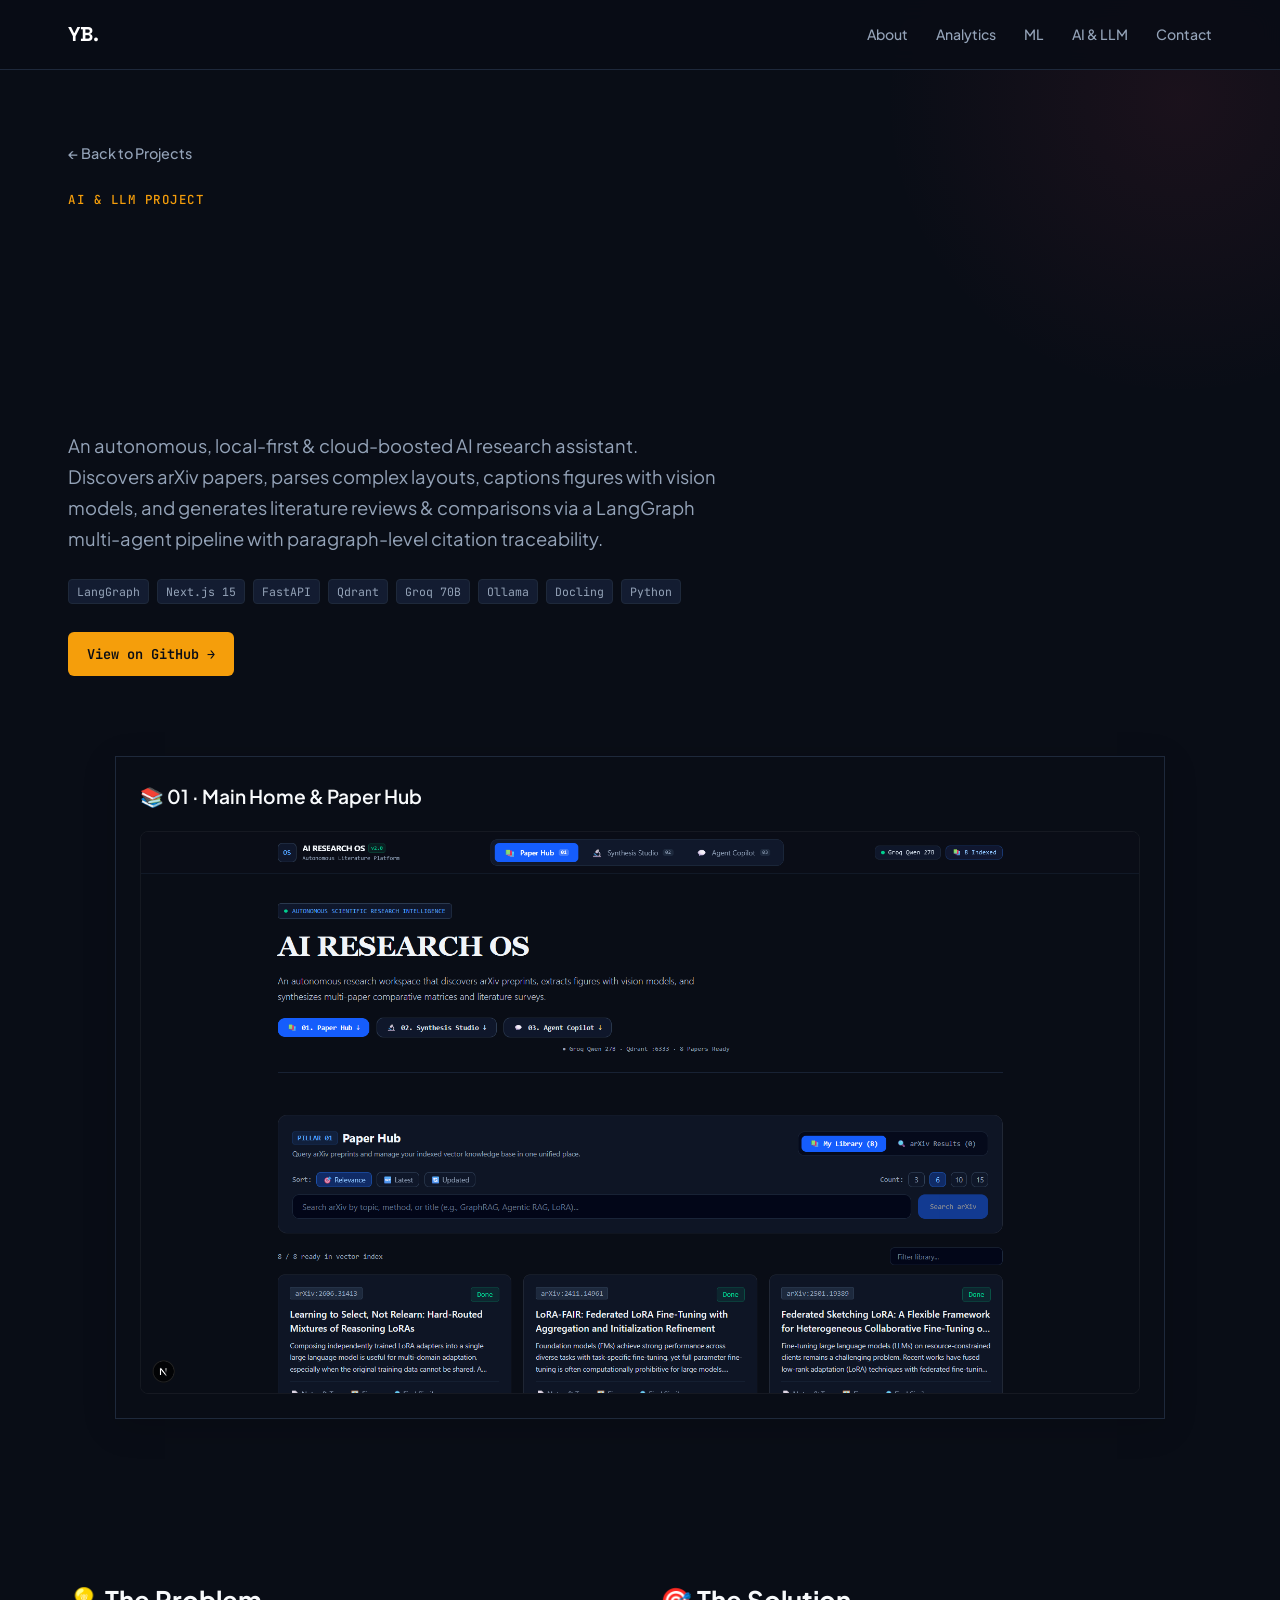
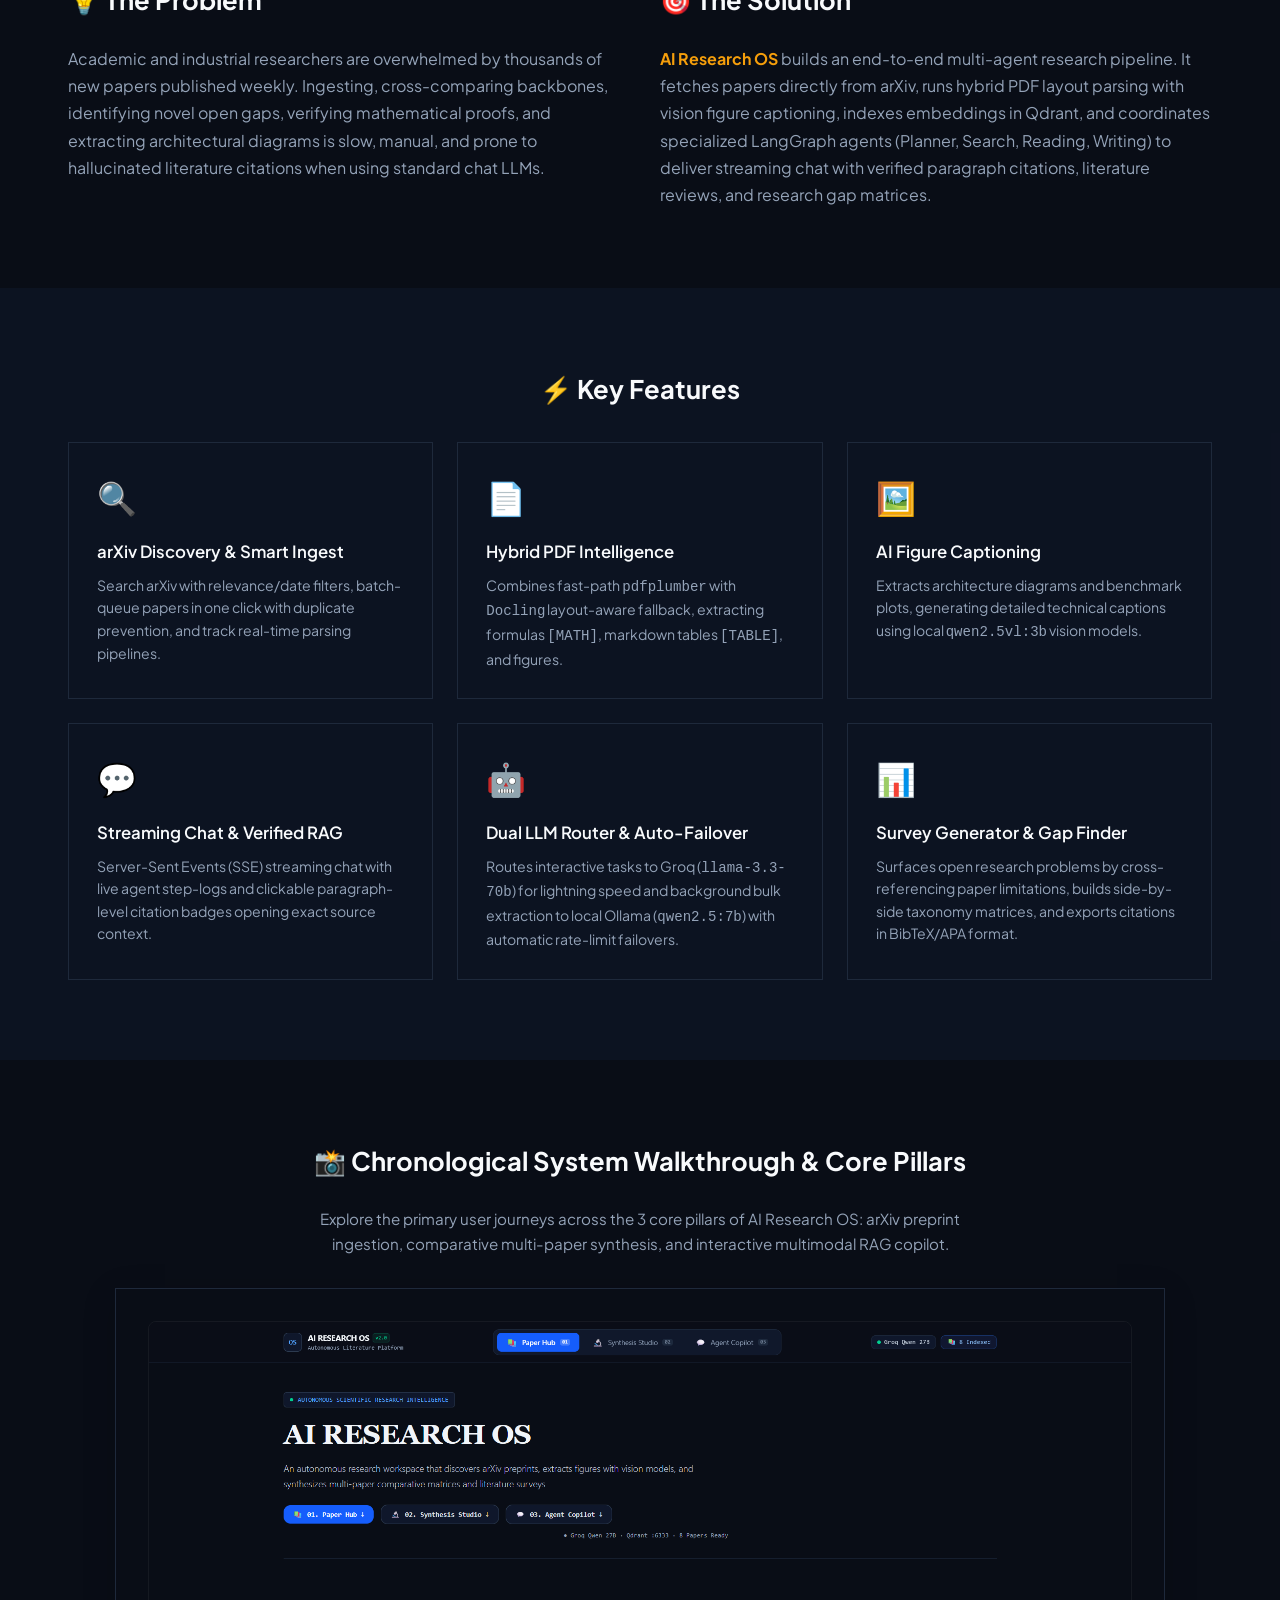
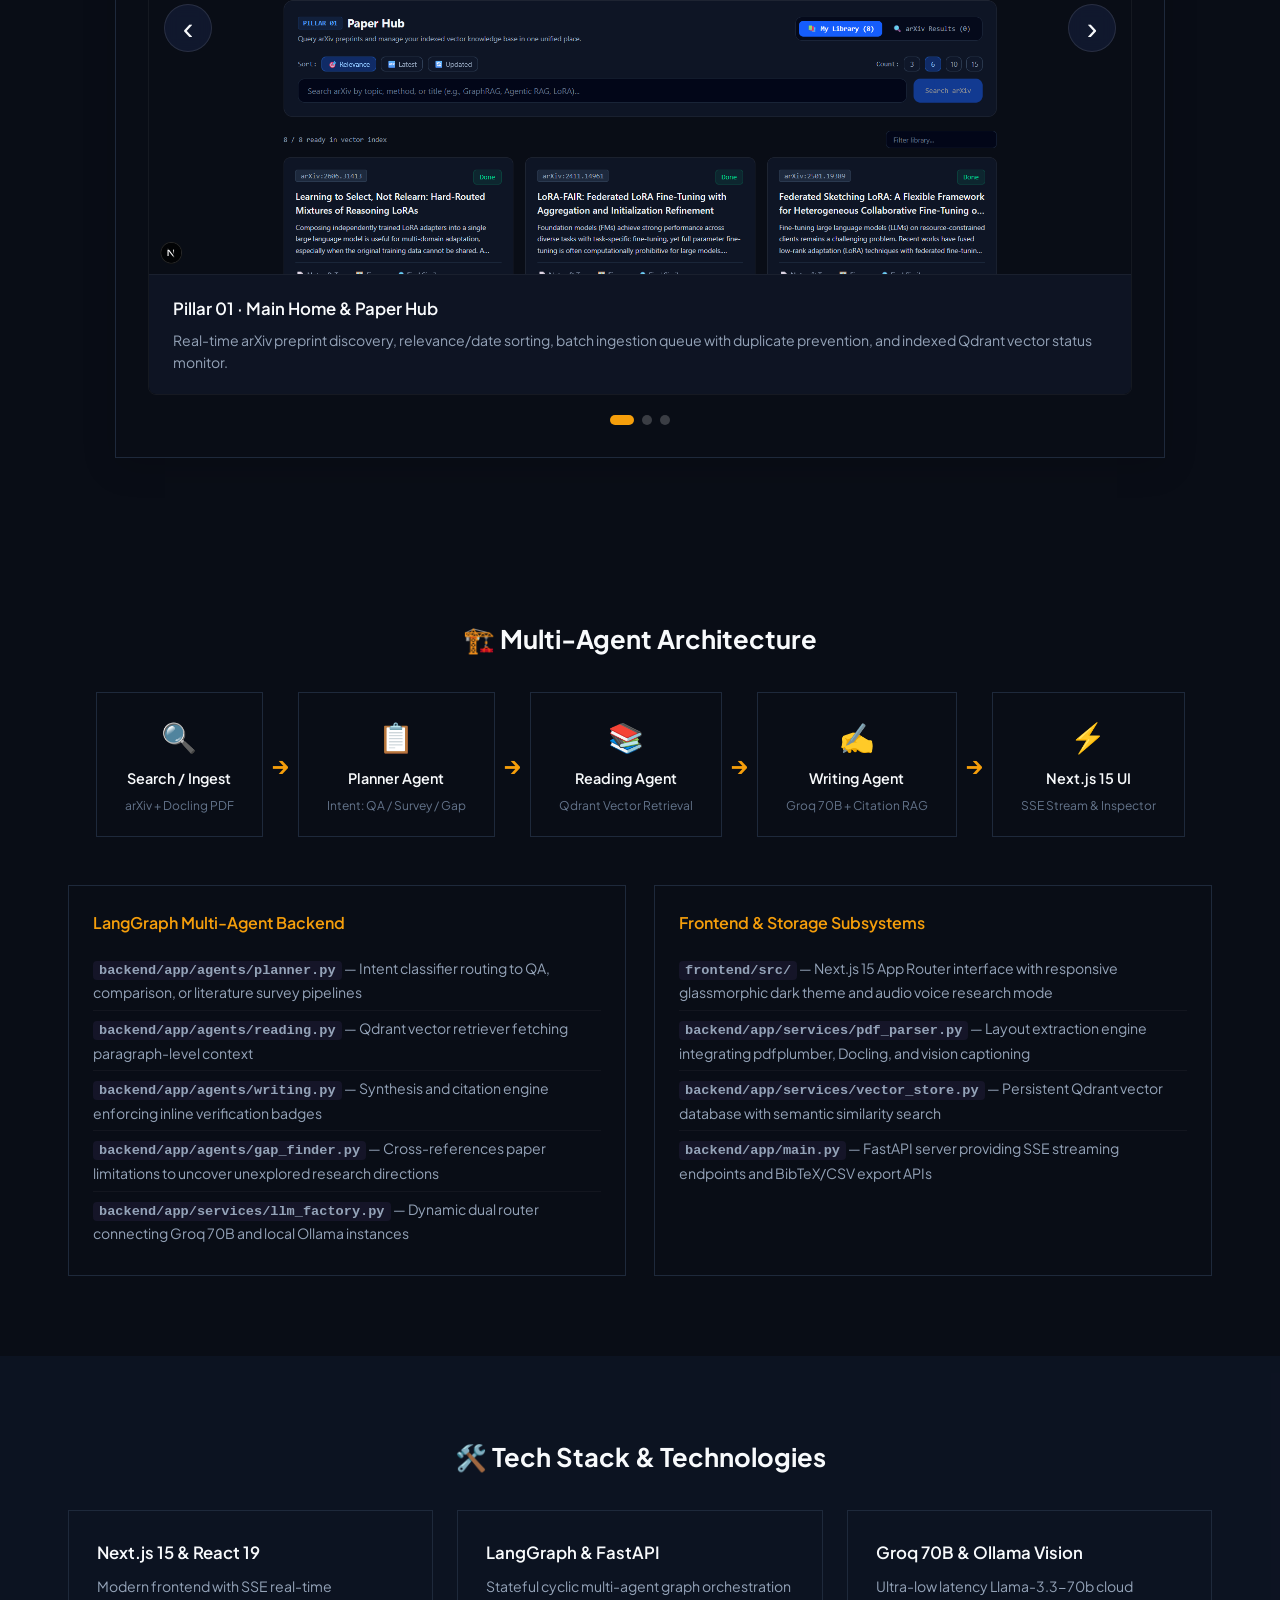
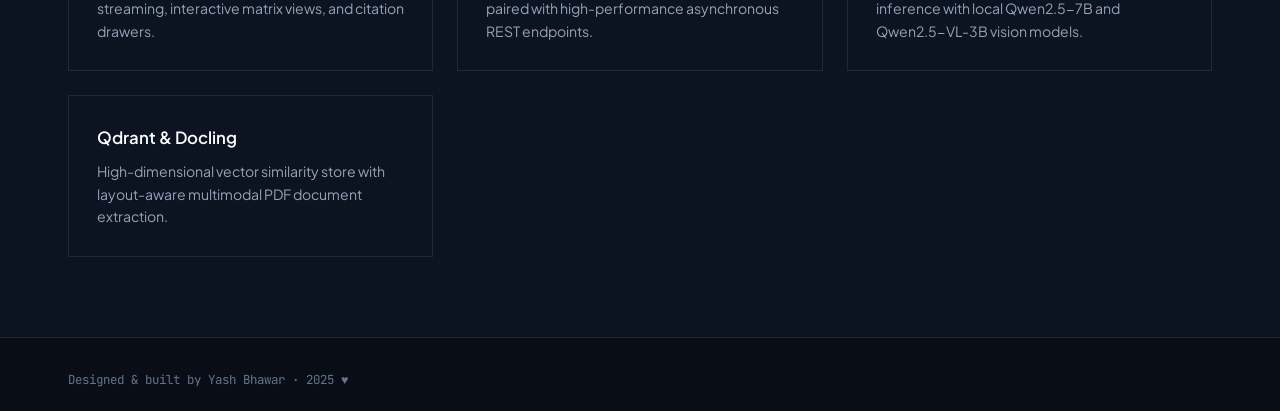
==== commit 1656f591: "feat: add chronological visual walkthroughs and hero landing showcases for WanderAI and AI Research " ====
--- a/projects/ai-research-agent.html
+++ b/projects/ai-research-agent.html
@@ -62,6 +62,18 @@
     </div>
   </section>
 
+  <!-- ========== HERO LANDING SHOWCASE (MAIN HOME) ========== -->
+  <section class="project-section" style="padding-top: 0;">
+    <div class="container">
+      <div class="demo-showcase-item" style="max-width: 1050px; margin: 0 auto;">
+        <h3 class="showcase-item-title">📚 01 · Main Home & Paper Hub</h3>
+        <div class="image-wrapper">
+          <img src="../assets/project_images/ai%20research%20assistant/1.png" alt="AI Research OS Paper Hub Interface" class="showcase-img lightbox-img">
+        </div>
+      </div>
+    </div>
+  </section>
+
   <!-- ========== PROBLEM & SOLUTION ========== -->
   <section class="project-section">
     <div class="container">
@@ -116,6 +128,57 @@
           <span class="feature-icon">📊</span>
           <h3>Survey Generator & Gap Finder</h3>
           <p>Surfaces open research problems by cross-referencing paper limitations, builds side-by-side taxonomy matrices, and exports citations in BibTeX/APA format.</p>
+        </div>
+      </div>
+    </div>
+  </section>
+
+  <!-- ========== CHRONOLOGICAL INTERFACE WALKTHROUGH ========== -->
+  <section class="project-section">
+    <div class="container">
+      <h2 class="detail-section-title center">📸 Chronological System Walkthrough & Core Pillars</h2>
+      <p style="text-align: center; color: var(--text-secondary); max-width: 700px; margin: 0 auto 32px; font-size: 0.95rem;">
+        Explore the primary user journeys across the 3 core pillars of AI Research OS: arXiv preprint ingestion, comparative multi-paper synthesis, and interactive multimodal RAG copilot.
+      </p>
+      <div class="carousel-wrapper" style="max-width: 1050px; margin: 0 auto;">
+        <div class="custom-carousel" id="carousel-research">
+          <div class="carousel-track-container">
+            <ul class="carousel-track" style="width: 300%;">
+              <!-- Slide 1 -->
+              <li class="carousel-slide active" style="width: 33.3333%;">
+                <img src="../assets/project_images/ai%20research%20assistant/1.png" alt="Pillar 01 - Paper Hub & arXiv Ingestion" class="carousel-img lightbox-img">
+                <div class="carousel-caption">
+                  <h4>Pillar 01 · Main Home & Paper Hub</h4>
+                  <p>Real-time arXiv preprint discovery, relevance/date sorting, batch ingestion queue with duplicate prevention, and indexed Qdrant vector status monitor.</p>
+                </div>
+              </li>
+              <!-- Slide 2 -->
+              <li class="carousel-slide" style="width: 33.3333%;">
+                <img src="../assets/project_images/ai%20research%20assistant/2.png" alt="Pillar 02 - Synthesis Studio & Comparison Matrix" class="carousel-img lightbox-img">
+                <div class="carousel-caption">
+                  <h4>Pillar 02 · Synthesis Studio & Comparative Matrix</h4>
+                  <p>Multi-paper side-by-side taxonomy contrast, comparative evaluation tables, deep literature surveys, and automated open research gap detection.</p>
+                </div>
+              </li>
+              <!-- Slide 3 -->
+              <li class="carousel-slide" style="width: 33.3333%;">
+                <img src="../assets/project_images/ai%20research%20assistant/3.png" alt="Pillar 03 - Agent Copilot & Evolution" class="carousel-img lightbox-img">
+                <div class="carousel-caption">
+                  <h4>Pillar 03 · Agent Copilot & Multimodal RAG</h4>
+                  <p>Interactive literature copilot with Server-Sent Events (SSE) streaming, voice research mode, and clickable paragraph-level citation badges opening exact source context.</p>
+                </div>
+              </li>
+            </ul>
+          </div>
+          <!-- Controls -->
+          <button class="carousel-btn btn-prev" aria-label="Previous slide">‹</button>
+          <button class="carousel-btn btn-next" aria-label="Next slide">›</button>
+          <!-- Indicators -->
+          <div class="carousel-nav-dots">
+            <button class="carousel-dot active" aria-label="Go to slide 1"></button>
+            <button class="carousel-dot" aria-label="Go to slide 2"></button>
+            <button class="carousel-dot" aria-label="Go to slide 3"></button>
+          </div>
         </div>
       </div>
     </div>
@@ -206,6 +269,12 @@
     </div>
   </section>
 
+  <!-- Lightbox Modal -->
+  <div id="lightboxModal" class="lightbox-modal" style="display:none;">
+    <span class="lightbox-close" id="lightboxClose">&times;</span>
+    <img class="lightbox-content" id="lightboxImg" src="" alt="Enlarged image">
+  </div>
+
   <!-- ========== FOOTER ========== -->
   <footer class="footer">
     <div class="container">
@@ -214,6 +283,69 @@
   </footer>
 
   <script src="../js/main.js"></script>
+  <script>
+    document.addEventListener('DOMContentLoaded', () => {
+      // ---------- Carousel Logic ----------
+      const initCarousel = (carouselId, slideCount) => {
+        const carousel = document.getElementById(carouselId);
+        if (!carousel) return;
+        const track = carousel.querySelector('.carousel-track');
+        const slides = Array.from(track.children);
+        const nextButton = carousel.querySelector('.btn-next');
+        const prevButton = carousel.querySelector('.btn-prev');
+        const dotsNav = carousel.querySelector('.carousel-nav-dots');
+        const dots = Array.from(dotsNav.children);
+        let currentIndex = 0;
+        const slideWidthPct = 100 / slideCount;
+
+        const updateCarousel = (index) => {
+          track.style.transform = `translateX(-${index * slideWidthPct}%)`;
+          slides.forEach((slide, i) => slide.classList.toggle('active', i === index));
+          dots.forEach((dot, i) => dot.classList.toggle('active', i === index));
+          currentIndex = index;
+        };
+
+        if (nextButton) {
+          nextButton.addEventListener('click', () => {
+            updateCarousel((currentIndex + 1) % slides.length);
+          });
+        }
+        if (prevButton) {
+          prevButton.addEventListener('click', () => {
+            updateCarousel((currentIndex - 1 + slides.length) % slides.length);
+          });
+        }
+        dots.forEach((dot, i) => dot.addEventListener('click', () => updateCarousel(i)));
+      };
+
+      initCarousel('carousel-research', 3);
+
+      // ---------- Lightbox ----------
+      const lightboxModal = document.getElementById('lightboxModal');
+      const lightboxImg   = document.getElementById('lightboxImg');
+      const lightboxClose = document.getElementById('lightboxClose');
+
+      if (lightboxModal && lightboxImg) {
+        document.querySelectorAll('.lightbox-img').forEach(img => {
+          img.addEventListener('click', () => {
+            lightboxImg.src = img.src;
+            lightboxModal.style.display = 'flex';
+          });
+        });
+        if (lightboxClose) {
+          lightboxClose.addEventListener('click', () => {
+            lightboxModal.style.display = 'none';
+          });
+        }
+        lightboxModal.addEventListener('click', (e) => {
+          if (e.target === lightboxModal) lightboxModal.style.display = 'none';
+        });
+        document.addEventListener('keydown', (e) => {
+          if (e.key === 'Escape') lightboxModal.style.display = 'none';
+        });
+      }
+    });
+  </script>
 </body>
 
 </html>
--- a/css/style.css
+++ b/css/style.css
@@ -1,50 +1,61 @@
 /* ============================================
-   PORTFOLIO — Design System & Styles
-   Yash Bhawar — AI/ML Engineer & Data Analyst
+   PORTFOLIO — Architectural Engineering Design System
+   Yash Bhawar — AI/ML Engineer & Systems Builder
+   Clean, intentional, human-designed. Zero AI slop.
    ============================================ */
 
 /* ---------- Google Fonts ---------- */
-@import url('https://fonts.googleapis.com/css2?family=Space+Grotesk:wght@400;500;600;700&family=Inter:wght@300;400;500;600&display=swap');
+@import url('https://fonts.googleapis.com/css2?family=Plus+Jakarta+Sans:ital,wght@0,300;0,400;0,500;0,600;0,700;0,800;1,400&family=JetBrains+Mono:wght@400;500;600&family=Space+Grotesk:wght@500;600;700&display=swap');
 
 /* ---------- CSS Custom Properties ---------- */
 :root {
-  /* Colors — Medium Dark Theme */
-  --bg-primary: #1a1a2e;
-  --bg-secondary: #16213e;
-  --bg-tertiary: #0f3460;
-  --bg-card: rgba(22, 33, 62, 0.7);
-  --bg-card-hover: rgba(15, 52, 96, 0.5);
-
-  --accent: #e94560;
-  --accent-glow: rgba(233, 69, 96, 0.3);
-  --accent-secondary: #533483;
-  --accent-tertiary: #7c5cbf;
-  --gradient-accent: linear-gradient(135deg, #e94560, #533483);
-  --gradient-accent-soft: linear-gradient(135deg, rgba(233, 69, 96, 0.15), rgba(83, 52, 131, 0.15));
-  --gradient-hero: linear-gradient(135deg, #e94560, #533483, #0f3460);
-
-  --text-primary: #eaeaea;
-  --text-secondary: #a8a8b3;
-  --text-muted: #6b6b80;
-
-  --border: rgba(255, 255, 255, 0.08);
-  --border-hover: rgba(233, 69, 96, 0.3);
-
-  /* Typography */
-  --font-heading: 'Space Grotesk', sans-serif;
-  --font-body: 'Inter', sans-serif;
-
-  /* Spacing */
-  --section-padding: 100px 0;
+  /* Grounded Matte Palette (No neon rainbow gradients) */
+  --bg-canvas: #090d16;
+  --bg-surface: #0e1526;
+  --bg-surface-elevated: #131c31;
+  --bg-surface-subtle: #17223b;
+
+  /* Structural Borders */
+  --border: #1e293b;
+  --border-light: #2a374e;
+  --border-active: #3b4d6b;
+
+  /* Intentional Precision Accents */
+  --accent: #f59e0b;               /* Technical Warm Amber */
+  --accent-hover: #d97706;
+  --accent-subtle: rgba(245, 158, 11, 0.1);
+  --accent-border: rgba(245, 158, 11, 0.3);
+
+  --accent-blueprint: #38bdf8;     /* Engineering Blueprint Cyan */
+  --accent-blueprint-subtle: rgba(56, 189, 248, 0.1);
+
+  --accent-emerald: #10b981;       /* Operational Green */
+  --accent-emerald-subtle: rgba(16, 185, 129, 0.1);
+
+  /* High-Legibility Typography */
+  --text-primary: #f8fafc;
+  --text-secondary: #94a3b8;
+  --text-muted: #64748b;
+  --text-bright: #ffffff;
+
+  /* Typography Stacks */
+  --font-display: 'Space Grotesk', -apple-system, sans-serif;
+  --font-body: 'Plus Jakarta Sans', -apple-system, sans-serif;
+  --font-mono: 'JetBrains Mono', monospace;
+
+  /* Intentional Structural Geometry (No pill mania) */
+  --radius-btn: 6px;
+  --radius-card: 10px;
+  --radius-tag: 4px;
+  --radius-badge: 4px;
+
+  /* Layout & Spacing */
+  --section-padding: 90px 0;
   --container-width: 1200px;
-  --card-radius: 16px;
-  --radius-sm: 8px;
-  --radius-pill: 50px;
-
-  /* Transitions */
-  --transition-fast: 0.2s ease;
-  --transition-smooth: 0.4s cubic-bezier(0.25, 0.46, 0.45, 0.94);
-  --transition-bounce: 0.5s cubic-bezier(0.34, 1.56, 0.64, 1);
+
+  /* Subtle Transitions (Functional, not decorative) */
+  --transition-fast: 0.15s ease;
+  --transition-smooth: 0.25s ease;
 }
 
 /* ---------- Reset & Base ---------- */
@@ -63,23 +74,20 @@
 
 body {
   font-family: var(--font-body);
-  background-color: var(--bg-primary);
+  background-color: var(--bg-canvas);
   color: var(--text-primary);
-  line-height: 1.7;
+  line-height: 1.65;
   overflow-x: hidden;
   -webkit-font-smoothing: antialiased;
 }
 
-/* Background dot pattern */
-body::before {
-  content: '';
+/* Background Canvas: Interactive Technical Blueprint */
+#bgCanvas {
   position: fixed;
   top: 0;
   left: 0;
   width: 100%;
   height: 100%;
-  background-image: radial-gradient(rgba(255, 255, 255, 0.03) 1px, transparent 1px);
-  background-size: 30px 30px;
   pointer-events: none;
   z-index: 0;
 }
@@ -87,6 +95,7 @@
 a {
   text-decoration: none;
   color: inherit;
+  transition: color var(--transition-fast);
 }
 
 ul { list-style: none; }
@@ -96,82 +105,64 @@
   display: block;
 }
 
-/* ---------- Utility ---------- */
+/* ---------- Structural Grid Container ---------- */
 .container {
   max-width: var(--container-width);
   margin: 0 auto;
-  padding: 0 24px;
+  padding: 0 28px;
   position: relative;
   z-index: 1;
 }
 
+/* Section Header (Left-aligned or centered according to hierarchy) */
 .section-header {
-  text-align: center;
-  margin-bottom: 60px;
+  margin-bottom: 48px;
 }
 
 .section-label {
-  font-family: var(--font-heading);
-  font-size: 0.85rem;
-  font-weight: 600;
+  font-family: var(--font-mono);
+  font-size: 0.78rem;
+  font-weight: 500;
   text-transform: uppercase;
-  letter-spacing: 3px;
+  letter-spacing: 1.5px;
   color: var(--accent);
+  margin-bottom: 10px;
+  display: block;
+}
+
+.section-title {
+  font-family: var(--font-display);
+  font-size: clamp(1.9rem, 3.5vw, 2.6rem);
+  font-weight: 700;
+  color: var(--text-bright);
+  letter-spacing: -0.02em;
   margin-bottom: 12px;
-  display: block;
-}
-
-.section-title {
-  font-family: var(--font-heading);
-  font-size: clamp(2rem, 4vw, 2.8rem);
-  font-weight: 700;
-  color: var(--text-primary);
-  margin-bottom: 16px;
 }
 
 .section-subtitle {
   font-size: 1.05rem;
   color: var(--text-secondary);
-  max-width: 600px;
-  margin: 0 auto;
-}
-
-/* ---------- Scroll Animations ---------- */
-.reveal {
-  opacity: 0;
-  transform: translateY(40px);
-  transition: opacity 0.8s ease, transform 0.8s ease;
-}
-
-.reveal.active {
-  opacity: 1;
-  transform: translateY(0);
-}
-
-.reveal-delay-1 { transition-delay: 0.1s; }
-.reveal-delay-2 { transition-delay: 0.2s; }
-.reveal-delay-3 { transition-delay: 0.3s; }
-.reveal-delay-4 { transition-delay: 0.4s; }
+  max-width: 680px;
+  line-height: 1.6;
+}
 
 /* ============================================
-   NAVBAR
+   NAVBAR (Minimalist, functional)
    ============================================ */
 .navbar {
   position: fixed;
   top: 0;
   left: 0;
   width: 100%;
-  padding: 16px 0;
+  padding: 18px 0;
   z-index: 1000;
-  transition: var(--transition-smooth);
-  backdrop-filter: blur(0px);
-  background: transparent;
+  background: rgba(9, 13, 22, 0.9);
+  backdrop-filter: blur(12px);
+  border-bottom: 1px solid var(--border);
+  transition: padding var(--transition-fast);
 }
 
 .navbar.scrolled {
-  background: rgba(26, 26, 46, 0.85);
-  backdrop-filter: blur(20px);
-  border-bottom: 1px solid var(--border);
   padding: 12px 0;
 }
 
@@ -181,66 +172,46 @@
   align-items: center;
 }
 
+.nav-brand {
+  display: flex;
+  align-items: center;
+  gap: 12px;
+}
+
 .nav-logo {
-  font-family: var(--font-heading);
-  font-size: 1.5rem;
+  font-family: var(--font-display);
+  font-size: 1.25rem;
   font-weight: 700;
-  background: var(--gradient-accent);
-  -webkit-background-clip: text;
-  -webkit-text-fill-color: transparent;
-  background-clip: text;
+  color: var(--text-bright);
+  letter-spacing: -0.01em;
+}
+
+.nav-role-badge {
+  font-family: var(--font-mono);
+  font-size: 0.72rem;
+  padding: 2px 8px;
+  background: var(--bg-surface-elevated);
+  border: 1px solid var(--border);
+  border-radius: var(--radius-tag);
+  color: var(--text-secondary);
 }
 
 .nav-links {
   display: flex;
   align-items: center;
-  gap: 32px;
+  gap: 28px;
 }
 
 .nav-links a {
-  font-size: 0.9rem;
+  font-size: 0.88rem;
   font-weight: 500;
   color: var(--text-secondary);
-  transition: var(--transition-fast);
-  position: relative;
-}
-
-.nav-links a::after {
-  content: '';
-  position: absolute;
-  bottom: -4px;
-  left: 0;
-  width: 0;
-  height: 2px;
-  background: var(--accent);
-  transition: var(--transition-smooth);
+  transition: color var(--transition-fast);
 }
 
 .nav-links a:hover,
 .nav-links a.active {
-  color: var(--text-primary);
-}
-
-.nav-links a:hover::after,
-.nav-links a.active::after {
-  width: 100%;
-}
-
-.nav-resume-btn {
-  padding: 8px 20px;
-  border: 1px solid var(--accent);
-  border-radius: var(--radius-pill);
-  color: var(--accent) !important;
-  font-weight: 600 !important;
-  transition: var(--transition-smooth) !important;
-}
-
-.nav-resume-btn::after { display: none !important; }
-
-.nav-resume-btn:hover {
-  background: var(--accent) !important;
-  color: var(--bg-primary) !important;
-  box-shadow: 0 0 20px var(--accent-glow);
+  color: var(--text-bright);
 }
 
 /* Resume Dropdown */
@@ -248,22 +219,43 @@
   position: relative;
 }
 
+.nav-resume-btn {
+  padding: 7px 14px;
+  background: var(--bg-surface-elevated);
+  border: 1px solid var(--border-light);
+  border-radius: var(--radius-btn);
+  color: var(--text-primary) !important;
+  font-family: var(--font-mono);
+  font-size: 0.8rem;
+  font-weight: 500;
+  display: inline-flex;
+  align-items: center;
+  gap: 6px;
+  cursor: pointer;
+  transition: all var(--transition-fast);
+}
+
+.nav-resume-btn:hover {
+  background: var(--border);
+  border-color: var(--accent);
+  color: var(--accent) !important;
+}
+
 .resume-dropdown-menu {
   position: absolute;
-  top: calc(100% + 12px);
+  top: calc(100% + 8px);
   right: 0;
-  min-width: 200px;
-  background: rgba(22, 33, 62, 0.95);
-  backdrop-filter: blur(20px);
-  border: 1px solid var(--border);
-  border-radius: 12px;
-  padding: 8px;
+  background: var(--bg-surface-elevated);
+  border: 1px solid var(--border-light);
+  border-radius: var(--radius-card);
+  padding: 6px;
+  min-width: 190px;
+  box-shadow: 0 10px 25px rgba(0, 0, 0, 0.5);
   opacity: 0;
   visibility: hidden;
-  transform: translateY(-8px);
-  transition: var(--transition-smooth);
-  z-index: 1002;
-  box-shadow: 0 12px 40px rgba(0, 0, 0, 0.4);
+  transform: translateY(6px);
+  transition: all var(--transition-fast);
+  z-index: 100;
 }
 
 .nav-resume-dropdown:hover .resume-dropdown-menu,
@@ -276,26 +268,18 @@
 .resume-option {
   display: flex;
   align-items: center;
-  gap: 10px;
-  padding: 10px 16px;
-  border-radius: 8px;
-  font-size: 0.88rem !important;
-  font-weight: 500 !important;
-  color: var(--text-secondary) !important;
-  transition: var(--transition-fast) !important;
-  white-space: nowrap;
-}
-
-.resume-option::after { display: none !important; }
+  gap: 8px;
+  padding: 8px 12px;
+  border-radius: var(--radius-tag);
+  color: var(--text-secondary);
+  font-family: var(--font-mono);
+  font-size: 0.8rem;
+  transition: all var(--transition-fast);
+}
 
 .resume-option:hover {
-  background: rgba(233, 69, 96, 0.1) !important;
-  color: var(--accent) !important;
-}
-
-.resume-icon {
-  font-size: 1.1rem;
-  line-height: 1;
+  background: var(--bg-surface);
+  color: var(--text-bright);
 }
 
 /* Hamburger */
@@ -304,242 +288,455 @@
   flex-direction: column;
   gap: 5px;
   cursor: pointer;
-  padding: 4px;
-  z-index: 1001;
 }
 
 .hamburger span {
-  width: 28px;
+  width: 22px;
   height: 2px;
   background: var(--text-primary);
-  transition: var(--transition-smooth);
-  border-radius: 2px;
-}
-
-.hamburger.active span:nth-child(1) {
-  transform: rotate(45deg) translate(5px, 5px);
-}
-
-.hamburger.active span:nth-child(2) {
-  opacity: 0;
-}
-
-.hamburger.active span:nth-child(3) {
-  transform: rotate(-45deg) translate(5px, -5px);
+  border-radius: 1px;
+  transition: transform var(--transition-fast);
 }
 
 /* ============================================
-   HERO
+   LANDING HERO — FULLSCREEN & BIG NAME
    ============================================ */
-.hero {
+.hero-landing {
   min-height: 100vh;
   display: flex;
   align-items: center;
   justify-content: center;
+  text-align: center;
+  padding: 130px 0 60px;
   position: relative;
-  overflow: hidden;
-}
-
-/* Ambient glow orbs */
-.hero::before {
+  border-bottom: 1px solid var(--border);
+}
+
+.hero-landing-content {
+  max-width: 900px;
+  margin: 0 auto;
+  display: flex;
+  flex-direction: column;
+  align-items: center;
+}
+
+.hero-greeting {
+  font-family: var(--font-mono);
+  font-size: 0.95rem;
+  color: var(--accent);
+  letter-spacing: 2px;
+  text-transform: uppercase;
+  margin-bottom: 8px;
+}
+
+.hero-big-name {
+  font-family: var(--font-display);
+  font-size: clamp(3.2rem, 7.5vw, 5.5rem);
+  font-weight: 800;
+  line-height: 1.05;
+  color: var(--text-bright);
+  letter-spacing: -0.03em;
+  margin-bottom: 14px;
+}
+
+.hero-tagline {
+  font-size: clamp(1.15rem, 2.5vw, 1.5rem);
+  color: var(--text-secondary);
+  font-weight: 500;
+  margin-bottom: 16px;
+  min-height: 1.8em;
+}
+
+.hero-typed {
+  font-family: var(--font-display);
+  color: var(--accent-blueprint);
+  font-weight: 600;
+  border-right: 2px solid var(--accent);
+}
+
+.hero-landing-desc {
+  font-size: 1.08rem;
+  color: var(--text-secondary);
+  max-width: 650px;
+  margin: 0 auto 28px;
+  line-height: 1.7;
+}
+
+.hero-landing-buttons {
+  display: flex;
+  gap: 14px;
+  justify-content: center;
+  flex-wrap: wrap;
+  margin-bottom: 40px;
+}
+
+/* Verified metrics bar */
+.hero-stats-bar {
+  display: grid;
+  grid-template-columns: repeat(4, 1fr);
+  gap: 16px;
+  width: 100%;
+  max-width: 820px;
+  padding: 18px 24px;
+  background: var(--bg-surface);
+  border: 1px solid var(--border);
+  border-radius: var(--radius-card);
+  margin-bottom: 24px;
+}
+
+.stat-item {
+  display: flex;
+  flex-direction: column;
+  align-items: center;
+  position: relative;
+}
+
+.stat-item:not(:last-child)::after {
   content: '';
   position: absolute;
-  width: 500px;
-  height: 500px;
+  right: -8px;
+  top: 15%;
+  height: 70%;
+  width: 1px;
+  background: var(--border);
+}
+
+.stat-number {
+  font-family: var(--font-display);
+  font-size: 1.6rem;
+  font-weight: 700;
+  color: var(--text-bright);
+}
+
+.stat-label {
+  font-family: var(--font-mono);
+  font-size: 0.72rem;
+  color: var(--text-muted);
+  text-transform: uppercase;
+  letter-spacing: 0.5px;
+  margin-top: 2px;
+}
+
+.hero-scroll-prompt {
+  display: flex;
+  flex-direction: column;
+  align-items: center;
+  gap: 6px;
+  font-family: var(--font-mono);
+  font-size: 0.72rem;
+  color: var(--text-muted);
+  letter-spacing: 2px;
+  text-transform: uppercase;
+}
+
+.scroll-stem {
+  width: 1px;
+  height: 24px;
+  background: linear-gradient(to bottom, var(--accent), transparent);
+}
+
+/* ============================================
+   SYSTEM PROFILE (2ND PAGE SECTION)
+   ============================================ */
+.systems-profile {
+  padding: var(--section-padding);
+  border-bottom: 1px solid var(--border);
+  position: relative;
+}
+
+.hero-grid {
+  display: grid;
+  grid-template-columns: 1.15fr 0.85fr;
+  gap: 48px;
+  align-items: start;
+}
+
+.hero-intro {
+  display: flex;
+  flex-direction: column;
+}
+
+.hero-status-tag {
+  display: inline-flex;
+  align-items: center;
+  gap: 8px;
+  font-family: var(--font-mono);
+  font-size: 0.76rem;
+  color: #34d399;
+  background: var(--accent-emerald-subtle);
+  border: 1px solid rgba(16, 185, 129, 0.25);
+  padding: 4px 10px;
+  border-radius: var(--radius-tag);
+  width: fit-content;
+  margin-bottom: 20px;
+}
+
+.status-dot {
+  width: 6px;
+  height: 6px;
   border-radius: 50%;
-  background: radial-gradient(circle, rgba(233, 69, 96, 0.12), transparent 70%);
-  top: -100px;
-  right: -100px;
-  animation: float-orb 8s ease-in-out infinite;
-}
-
-.hero::after {
-  content: '';
-  position: absolute;
-  width: 400px;
-  height: 400px;
-  border-radius: 50%;
-  background: radial-gradient(circle, rgba(83, 52, 131, 0.12), transparent 70%);
-  bottom: -50px;
-  left: -50px;
-  animation: float-orb 10s ease-in-out infinite reverse;
-}
-
-@keyframes float-orb {
-  0%, 100% { transform: translate(0, 0) scale(1); }
-  50% { transform: translate(30px, -30px) scale(1.1); }
-}
-
-.hero-content {
-  text-align: center;
-  z-index: 1;
-}
-
-.hero-greeting {
-  font-family: var(--font-heading);
-  font-size: 1.1rem;
-  color: var(--accent);
-  font-weight: 500;
-  margin-bottom: 16px;
-  letter-spacing: 2px;
-  opacity: 0;
-  animation: fadeInUp 0.8s ease forwards;
-}
-
-.hero-name {
-  font-family: var(--font-heading);
-  font-size: clamp(2.8rem, 7vw, 5rem);
+  background: #10b981;
+}
+
+.hero-title {
+  font-family: var(--font-display);
+  font-size: clamp(2.4rem, 4.5vw, 3.6rem);
   font-weight: 700;
   line-height: 1.1;
-  margin-bottom: 20px;
-  background: var(--gradient-hero);
-  background-size: 200% auto;
-  -webkit-background-clip: text;
-  -webkit-text-fill-color: transparent;
-  background-clip: text;
-  animation: fadeInUp 0.8s ease 0.15s forwards, gradient-shift 4s ease infinite;
-  opacity: 0;
-}
-
-@keyframes gradient-shift {
-  0% { background-position: 0% center; }
-  50% { background-position: 100% center; }
-  100% { background-position: 0% center; }
-}
-
-.hero-tagline {
-  font-size: clamp(1.1rem, 2.5vw, 1.4rem);
-  color: var(--text-secondary);
-  margin-bottom: 12px;
-  font-weight: 400;
-  opacity: 0;
-  animation: fadeInUp 0.8s ease 0.3s forwards;
-}
-
-.hero-typed {
-  font-family: var(--font-heading);
-  color: var(--accent);
+  color: var(--text-bright);
+  letter-spacing: -0.03em;
+  margin-bottom: 16px;
+}
+
+.hero-manifesto {
+  font-size: 1.12rem;
+  color: var(--text-secondary);
+  line-height: 1.7;
+  margin-bottom: 24px;
+}
+
+.hero-manifesto strong {
+  color: var(--text-bright);
   font-weight: 600;
 }
 
-.hero-description {
-  font-size: 1.05rem;
+/* Factual summary points */
+.hero-specs {
+  display: flex;
+  flex-direction: column;
+  gap: 10px;
+  margin-bottom: 32px;
+  border-left: 2px solid var(--border);
+  padding-left: 16px;
+}
+
+.hero-spec-item {
+  font-family: var(--font-mono);
+  font-size: 0.84rem;
   color: var(--text-muted);
-  max-width: 550px;
-  margin: 0 auto 36px;
-  opacity: 0;
-  animation: fadeInUp 0.8s ease 0.45s forwards;
-}
-
-.hero-buttons {
-  display: flex;
-  gap: 16px;
-  justify-content: center;
+  display: flex;
+  align-items: baseline;
+  gap: 8px;
+}
+
+.hero-spec-item span.spec-label {
+  color: var(--text-secondary);
+  font-weight: 500;
+}
+
+.hero-actions {
+  display: flex;
+  align-items: center;
+  gap: 14px;
   flex-wrap: wrap;
-  opacity: 0;
-  animation: fadeInUp 0.8s ease 0.6s forwards;
-}
-
-@keyframes fadeInUp {
-  from {
-    opacity: 0;
-    transform: translateY(30px);
-  }
-  to {
-    opacity: 1;
-    transform: translateY(0);
-  }
-}
-
-/* Buttons */
+}
+
+/* Crisp Structural Buttons */
 .btn {
-  padding: 12px 28px;
-  border-radius: var(--radius-pill);
-  font-family: var(--font-heading);
-  font-size: 0.95rem;
+  display: inline-flex;
+  align-items: center;
+  gap: 8px;
+  padding: 10px 18px;
+  border-radius: var(--radius-btn);
+  font-family: var(--font-mono);
+  font-size: 0.85rem;
   font-weight: 600;
   cursor: pointer;
-  transition: var(--transition-smooth);
-  display: inline-flex;
-  align-items: center;
-  gap: 8px;
-  border: none;
+  transition: all var(--transition-fast);
+  border: 1px solid transparent;
 }
 
 .btn-primary {
-  background: var(--gradient-accent);
-  color: #fff;
-  box-shadow: 0 4px 20px var(--accent-glow);
+  background: var(--accent);
+  color: #090d16;
 }
 
 .btn-primary:hover {
-  transform: translateY(-3px);
-  box-shadow: 0 8px 30px rgba(233, 69, 96, 0.45);
-}
-
-.btn-outline {
-  background: transparent;
+  background: var(--accent-hover);
+}
+
+.btn-secondary {
+  background: var(--bg-surface-elevated);
+  border-color: var(--border-light);
   color: var(--text-primary);
+}
+
+.btn-secondary:hover {
+  background: var(--bg-surface-subtle);
+  border-color: var(--border-active);
+  color: var(--text-bright);
+}
+
+/* Right Column: Live Technical System Inspector */
+.hero-inspector {
+  background: var(--bg-surface);
+  border: 1px solid var(--border-light);
+  border-radius: var(--radius-card);
+  overflow: hidden;
+  box-shadow: 0 16px 36px rgba(0, 0, 0, 0.35);
+}
+
+.inspector-header {
+  display: flex;
+  align-items: center;
+  justify-content: space-between;
+  padding: 10px 14px;
+  background: var(--bg-surface-elevated);
+  border-bottom: 1px solid var(--border);
+  font-family: var(--font-mono);
+  font-size: 0.74rem;
+  color: var(--text-muted);
+}
+
+.inspector-dots {
+  display: flex;
+  gap: 6px;
+}
+
+.inspector-dots span {
+  width: 8px;
+  height: 8px;
+  border-radius: 50%;
+  background: var(--border);
+}
+
+.inspector-body {
+  padding: 18px;
+  font-family: var(--font-mono);
+  font-size: 0.8rem;
+  line-height: 1.6;
+}
+
+.inspector-row {
+  display: flex;
+  justify-content: space-between;
+  padding: 6px 0;
+  border-bottom: 1px dashed rgba(255, 255, 255, 0.05);
+}
+
+.inspector-key {
+  color: var(--text-muted);
+}
+
+.inspector-val {
+  color: var(--accent-blueprint);
+  font-weight: 500;
+}
+
+.inspector-val.amber {
+  color: var(--accent);
+}
+
+.inspector-val.emerald {
+  color: #34d399;
+}
+
+.inspector-code-block {
+  margin-top: 14px;
+  background: var(--bg-canvas);
   border: 1px solid var(--border);
-}
-
-.btn-outline:hover {
-  border-color: var(--accent);
+  border-radius: var(--radius-tag);
+  padding: 12px;
+  color: #cbd5e1;
+  font-size: 0.74rem;
+  line-height: 1.5;
+  overflow-x: auto;
+}
+
+.inspector-footer {
+  padding: 10px 14px;
+  background: var(--bg-surface);
+  border-top: 1px solid var(--border);
+  display: flex;
+  justify-content: space-between;
+  align-items: center;
+  font-family: var(--font-mono);
+  font-size: 0.75rem;
+}
+
+.inspector-footer a {
   color: var(--accent);
-  transform: translateY(-3px);
-  box-shadow: 0 4px 20px rgba(233, 69, 96, 0.15);
-}
-
-.hero-scroll-indicator {
-  position: absolute;
-  bottom: 40px;
-  left: 50%;
-  transform: translateX(-50%);
+}
+
+.inspector-footer a:hover {
+  text-decoration: underline;
+}
+
+/* ============================================
+   SECTION 2: ENGINEERING PHILOSOPHY
+   ============================================ */
+.philosophy-section {
+  padding: var(--section-padding);
+  border-bottom: 1px solid var(--border);
+}
+
+.philosophy-grid {
+  display: grid;
+  grid-template-columns: repeat(3, 1fr);
+  gap: 24px;
+}
+
+.philosophy-card {
+  background: var(--bg-surface);
+  border: 1px solid var(--border);
+  border-radius: var(--radius-card);
+  padding: 28px;
   display: flex;
   flex-direction: column;
-  align-items: center;
-  gap: 8px;
-  color: var(--text-muted);
-  font-size: 0.8rem;
-  animation: bounce-down 2s ease infinite;
-}
-
-.scroll-line {
-  width: 1px;
-  height: 40px;
-  background: linear-gradient(to bottom, var(--accent), transparent);
-}
-
-@keyframes bounce-down {
-  0%, 100% { transform: translateX(-50%) translateY(0); }
-  50% { transform: translateX(-50%) translateY(10px); }
+  transition: border-color var(--transition-fast);
+}
+
+.philosophy-card:hover {
+  border-color: var(--border-light);
+}
+
+.philosophy-index {
+  font-family: var(--font-mono);
+  font-size: 0.75rem;
+  color: var(--accent);
+  margin-bottom: 14px;
+}
+
+.philosophy-title {
+  font-family: var(--font-display);
+  font-size: 1.25rem;
+  font-weight: 700;
+  color: var(--text-bright);
+  margin-bottom: 12px;
+}
+
+.philosophy-card p {
+  color: var(--text-secondary);
+  font-size: 0.92rem;
+  line-height: 1.65;
 }
 
 /* ============================================
-   ABOUT
+   FLAGSHIP SPOTLIGHT SHOWCASES
+   (Asymmetric 2-column deep dives)
    ============================================ */
-.about {
+.flagship-section {
   padding: var(--section-padding);
-}
-
-.about-grid {
+  border-bottom: 1px solid var(--border);
+}
+
+.flagship-showcase {
+  background: var(--bg-surface);
+  border: 1px solid var(--border);
+  border-radius: var(--radius-card);
+  overflow: hidden;
+  margin-bottom: 40px;
   display: grid;
-  grid-template-columns: 1fr 1.2fr;
-  gap: 60px;
-  align-items: center;
-}
-
-.about-image-wrapper {
-  position: relative;
-}
-
-.about-image-card {
-  width: 100%;
-  max-width: 380px;
-  aspect-ratio: 1;
-  border-radius: var(--card-radius);
-  background: var(--gradient-accent-soft);
-  border: 1px solid var(--border);
+  grid-template-columns: 1fr 1fr;
+}
+
+.flagship-showcase.reverse {
+  grid-template-columns: 1fr 1fr;
+}
+
+.flagship-preview {
+  background: var(--bg-surface-elevated);
+  border-right: 1px solid var(--border);
   display: flex;
   align-items: center;
   justify-content: center;
@@ -547,399 +744,469 @@
   position: relative;
 }
 
-.about-image-card::before {
-  content: '';
-  position: absolute;
-  inset: -2px;
-  border-radius: var(--card-radius);
-  background: var(--gradient-accent);
-  z-index: -1;
-  opacity: 0.4;
-}
-
-.about-avatar-placeholder {
-  font-size: 6rem;
-  opacity: 0.6;
-}
-
-.about-text h3 {
-  font-family: var(--font-heading);
-  font-size: 1.6rem;
-  margin-bottom: 16px;
-  color: var(--text-primary);
-}
-
-.about-text p {
-  color: var(--text-secondary);
-  margin-bottom: 16px;
-  font-size: 1rem;
-}
-
-.about-text p strong {
-  color: var(--accent);
-}
-
-/* Tech stack badges */
-.tech-stack {
-  display: flex;
-  flex-wrap: wrap;
-  gap: 10px;
-  margin-top: 24px;
-}
-
-.tech-badge {
-  padding: 6px 16px;
-  background: rgba(233, 69, 96, 0.08);
-  border: 1px solid rgba(233, 69, 96, 0.15);
-  border-radius: var(--radius-pill);
-  font-size: 0.8rem;
-  font-weight: 500;
-  color: var(--accent);
-  transition: var(--transition-smooth);
-}
-
-.tech-badge:hover {
-  background: rgba(233, 69, 96, 0.15);
-  border-color: rgba(233, 69, 96, 0.35);
-  transform: translateY(-2px);
-}
-
-.tech-badge.purple {
-  background: rgba(83, 52, 131, 0.12);
-  border-color: rgba(124, 92, 191, 0.2);
-  color: var(--accent-tertiary);
-}
-
-.tech-badge.purple:hover {
-  background: rgba(83, 52, 131, 0.22);
-  border-color: rgba(124, 92, 191, 0.4);
-}
-
-/* ============================================
-   PROJECT SECTIONS
-   ============================================ */
-.projects-section {
-  padding: var(--section-padding);
-  position: relative;
-}
-
-.projects-section:nth-child(even) {
-  background: rgba(22, 33, 62, 0.3);
-}
-
-/* Section divider accent */
-.projects-section::before {
-  content: '';
-  position: absolute;
-  top: 0;
-  left: 50%;
-  transform: translateX(-50%);
-  width: 60px;
-  height: 3px;
-  background: var(--gradient-accent);
-  border-radius: 3px;
-}
-
-.projects-grid {
-  display: grid;
-  grid-template-columns: repeat(auto-fill, minmax(350px, 1fr));
-  gap: 28px;
-}
-
-#ai-llm .projects-grid {
-  display: grid;
-  grid-template-columns: repeat(3, 1fr);
-  gap: 28px;
-}
-
-@media (min-width: 992px) {
-  #ai-llm .projects-grid {
-    grid-template-columns: repeat(3, 1fr);
-  }
-  #ai-llm .project-card:nth-child(7) {
-    grid-column: 2;
-  }
-}
-
-@media (max-width: 991px) and (min-width: 769px) {
-  #ai-llm .projects-grid {
-    grid-template-columns: repeat(2, 1fr);
-  }
-  #ai-llm .project-card:nth-child(7) {
-    grid-column: auto;
-  }
-}
-
-/* ---------- Project Card ---------- */
-.project-card {
-  background: var(--bg-card);
-  border: 1px solid var(--border);
-  border-radius: var(--card-radius);
-  overflow: hidden;
-  transition: var(--transition-smooth);
-  position: relative;
-  backdrop-filter: blur(10px);
-}
-
-.project-card::before {
-  content: '';
-  position: absolute;
-  inset: 0;
-  border-radius: var(--card-radius);
-  padding: 1px;
-  background: var(--gradient-accent);
-  -webkit-mask: linear-gradient(#fff 0 0) content-box, linear-gradient(#fff 0 0);
-  -webkit-mask-composite: xor;
-  mask-composite: exclude;
-  opacity: 0;
-  transition: var(--transition-smooth);
-  pointer-events: none;
-}
-
-.project-card:hover {
-  transform: translateY(-8px);
-  border-color: transparent;
-  box-shadow: 0 20px 60px rgba(0, 0, 0, 0.3), 0 0 40px var(--accent-glow);
-}
-
-.project-card:hover::before {
-  opacity: 0.6;
-}
-
-.project-card-thumbnail {
-  width: 100%;
-  height: 200px;
-  background: var(--gradient-accent-soft);
-  display: flex;
-  align-items: center;
-  justify-content: center;
-  position: relative;
-  overflow: hidden;
-}
-
-.project-card-thumbnail img {
+.flagship-showcase.reverse .flagship-preview {
+  border-right: none;
+  border-left: 1px solid var(--border);
+}
+
+.flagship-preview img {
   width: 100%;
   height: 100%;
   object-fit: cover;
-  opacity: 0.85;
-  filter: grayscale(15%) contrast(110%);
-  mix-blend-mode: luminosity;
-  transition: var(--transition-smooth);
-}
-
-.project-card:hover .project-card-thumbnail img {
-  opacity: 1;
-  filter: grayscale(0%) contrast(100%);
-  mix-blend-mode: normal;
-  transform: scale(1.05);
-}
-
-.project-card-thumbnail .placeholder-icon {
-  font-size: 3.5rem;
-  opacity: 0.5;
-}
-
-.project-card-body {
-  padding: 24px;
-}
-
-.project-card-title {
-  font-family: var(--font-heading);
-  font-size: 1.2rem;
+  transition: transform var(--transition-smooth);
+}
+
+.flagship-preview:hover img {
+  transform: scale(1.02);
+}
+
+.flagship-body {
+  padding: 36px 32px;
+  display: flex;
+  flex-direction: column;
+}
+
+.flagship-badge {
+  font-family: var(--font-mono);
+  font-size: 0.72rem;
+  text-transform: uppercase;
+  letter-spacing: 1px;
+  color: var(--accent);
+  margin-bottom: 8px;
+}
+
+.flagship-title {
+  font-family: var(--font-display);
+  font-size: 1.7rem;
+  font-weight: 700;
+  color: var(--text-bright);
+  margin-bottom: 12px;
+  line-height: 1.25;
+}
+
+.flagship-description {
+  color: var(--text-secondary);
+  font-size: 0.95rem;
+  line-height: 1.65;
+  margin-bottom: 20px;
+}
+
+.flagship-specs-box {
+  background: var(--bg-canvas);
+  border: 1px solid var(--border);
+  border-radius: var(--radius-tag);
+  padding: 16px;
+  margin-bottom: 22px;
+  display: flex;
+  flex-direction: column;
+  gap: 10px;
+}
+
+.flagship-spec-row {
+  font-size: 0.82rem;
+  line-height: 1.5;
+  display: flex;
+  align-items: flex-start;
+  gap: 8px;
+}
+
+.flagship-spec-label {
+  font-family: var(--font-mono);
   font-weight: 600;
-  margin-bottom: 10px;
   color: var(--text-primary);
-}
-
-.project-card-description {
-  font-size: 0.9rem;
-  color: var(--text-secondary);
-  margin-bottom: 16px;
-  line-height: 1.6;
-  display: -webkit-box;
-  -webkit-line-clamp: 3;
-  -webkit-box-orient: vertical;
-  overflow: hidden;
-}
-
-.project-card-tags {
+  flex-shrink: 0;
+  min-width: 105px;
+}
+
+.flagship-spec-detail {
+  color: var(--text-muted);
+}
+
+.flagship-tags {
   display: flex;
   flex-wrap: wrap;
+  gap: 6px;
+  margin-bottom: 24px;
+  margin-top: auto;
+}
+
+.tag {
+  font-family: var(--font-mono);
+  font-size: 0.72rem;
+  padding: 2px 8px;
+  background: var(--bg-surface-elevated);
+  border: 1px solid var(--border);
+  border-radius: var(--radius-tag);
+  color: var(--text-secondary);
+}
+
+.flagship-actions {
+  display: flex;
+  gap: 12px;
+}
+
+/* ============================================
+   ENGINEERING CATALOG (REMAINING REPOS)
+   ============================================ */
+.catalog-section {
+  padding: var(--section-padding);
+  border-bottom: 1px solid var(--border);
+}
+
+/* Filter tabs */
+.catalog-filter-bar {
+  display: flex;
   gap: 8px;
-  margin-bottom: 20px;
-}
-
-.tag {
-  padding: 4px 12px;
-  font-size: 0.75rem;
-  font-weight: 500;
-  border-radius: var(--radius-pill);
-  background: rgba(233, 69, 96, 0.1);
-  color: var(--accent);
-  border: 1px solid rgba(233, 69, 96, 0.15);
-}
-
-.tag.ml {
-  background: rgba(83, 52, 131, 0.12);
-  color: var(--accent-tertiary);
-  border-color: rgba(124, 92, 191, 0.2);
-}
-
-.tag.data {
-  background: rgba(15, 52, 96, 0.4);
-  color: #64b5f6;
-  border-color: rgba(100, 181, 246, 0.2);
-}
-
-.project-card-actions {
-  display: flex;
-  gap: 12px;
-}
-
-.card-btn {
-  padding: 8px 18px;
-  border-radius: var(--radius-pill);
+  flex-wrap: wrap;
+  margin-bottom: 36px;
+}
+
+.filter-btn {
+  font-family: var(--font-mono);
   font-size: 0.8rem;
-  font-weight: 600;
+  padding: 6px 14px;
+  background: var(--bg-surface);
+  border: 1px solid var(--border);
+  border-radius: var(--radius-tag);
+  color: var(--text-secondary);
   cursor: pointer;
-  transition: var(--transition-smooth);
-  border: none;
-  display: inline-flex;
-  align-items: center;
-  gap: 6px;
-}
-
-.card-btn-primary {
-  background: var(--gradient-accent);
-  color: #fff;
-}
-
-.card-btn-primary:hover {
-  box-shadow: 0 4px 15px var(--accent-glow);
-  transform: translateY(-2px);
-}
-
-.card-btn-ghost {
-  background: transparent;
-  color: var(--text-secondary);
-  border: 1px solid var(--border);
-}
-
-.card-btn-ghost:hover {
+  transition: all var(--transition-fast);
+}
+
+.filter-btn:hover {
+  border-color: var(--border-light);
+  color: var(--text-bright);
+}
+
+.filter-btn.active {
+  background: var(--bg-surface-elevated);
   border-color: var(--accent);
   color: var(--accent);
 }
 
-/* ============================================
-   CONTACT / FOOTER
-   ============================================ */
-.contact {
-  padding: var(--section-padding);
-}
-
-.contact-wrapper {
-  max-width: 700px;
-  margin: 0 auto;
+/* Catalog Grid */
+.catalog-grid {
+  display: grid;
+  grid-template-columns: repeat(3, 1fr);
+  gap: 24px;
+}
+
+.catalog-card {
+  background: var(--bg-surface);
+  border: 1px solid var(--border);
+  border-radius: var(--radius-card);
+  overflow: hidden;
+  display: flex;
+  flex-direction: column;
+  transition: border-color var(--transition-fast);
+}
+
+.catalog-card:hover {
+  border-color: var(--border-light);
+}
+
+.catalog-card-thumbnail {
+  width: 100%;
+  height: 160px;
+  background: var(--bg-surface-elevated);
+  border-bottom: 1px solid var(--border);
+  overflow: hidden;
+  position: relative;
+  display: flex;
+  align-items: center;
+  justify-content: center;
+}
+
+.catalog-card-thumbnail img {
+  width: 100%;
+  height: 100%;
+  object-fit: cover;
+}
+
+.catalog-card-placeholder {
+  font-family: var(--font-mono);
+  font-size: 0.75rem;
+  color: var(--text-muted);
+  border: 1px dashed var(--border-light);
+  padding: 6px 12px;
+  border-radius: var(--radius-tag);
+}
+
+.catalog-card-body {
+  padding: 20px;
+  display: flex;
+  flex-direction: column;
+  flex-grow: 1;
+}
+
+.catalog-card-category {
+  font-family: var(--font-mono);
+  font-size: 0.72rem;
+  color: var(--accent-blueprint);
+  margin-bottom: 6px;
+}
+
+.catalog-card-title {
+  font-family: var(--font-display);
+  font-size: 1.15rem;
+  font-weight: 700;
+  color: var(--text-bright);
+  margin-bottom: 8px;
+}
+
+.catalog-card-desc {
+  font-size: 0.88rem;
+  color: var(--text-secondary);
+  line-height: 1.55;
+  margin-bottom: 16px;
+}
+
+.catalog-specs-list {
+  display: flex;
+  flex-direction: column;
+  gap: 6px;
+  margin-bottom: 16px;
+  padding-left: 0;
+}
+
+.catalog-specs-list li {
+  font-size: 0.78rem;
+  color: var(--text-muted);
+  display: flex;
+  align-items: flex-start;
+  gap: 6px;
+  line-height: 1.4;
+}
+
+.catalog-specs-list li::before {
+  content: '—';
+  color: var(--accent);
+}
+
+.catalog-card-tags {
+  display: flex;
+  flex-wrap: wrap;
+  gap: 5px;
+  margin-bottom: 18px;
+  margin-top: auto;
+}
+
+.catalog-card-actions {
+  display: flex;
+  gap: 8px;
+  padding-top: 14px;
+  border-top: 1px solid var(--border);
+}
+
+.catalog-btn {
+  padding: 6px 12px;
+  font-family: var(--font-mono);
+  font-size: 0.78rem;
+  font-weight: 500;
+  border-radius: var(--radius-btn);
+  flex: 1;
   text-align: center;
-}
-
-.contact-cta {
-  font-family: var(--font-heading);
-  font-size: clamp(1.8rem, 4vw, 2.4rem);
-  font-weight: 700;
-  margin-bottom: 16px;
-}
-
-.contact-text {
-  color: var(--text-secondary);
-  font-size: 1.05rem;
-  margin-bottom: 36px;
-}
-
-.contact-links {
-  display: flex;
-  justify-content: center;
-  gap: 20px;
-  flex-wrap: wrap;
-}
-
-.contact-link {
-  padding: 12px 28px;
-  border-radius: var(--radius-pill);
-  border: 1px solid var(--border);
-  color: var(--text-secondary);
-  font-weight: 500;
-  font-size: 0.95rem;
-  transition: var(--transition-smooth);
-  display: inline-flex;
-  align-items: center;
-  gap: 8px;
-}
-
-.contact-link:hover {
+  transition: all var(--transition-fast);
+}
+
+.catalog-btn-primary {
+  background: var(--bg-surface-elevated);
+  border: 1px solid var(--border-light);
+  color: var(--text-primary);
+}
+
+.catalog-btn-primary:hover {
   border-color: var(--accent);
   color: var(--accent);
-  transform: translateY(-3px);
-  box-shadow: 0 4px 20px rgba(233, 69, 96, 0.15);
-}
-
+}
+
+.catalog-btn-ghost {
+  border: 1px solid var(--border);
+  color: var(--text-muted);
+}
+
+.catalog-btn-ghost:hover {
+  color: var(--text-primary);
+  border-color: var(--border-light);
+}
+
+/* ============================================
+   TOOLKIT SECTION (Concrete taxonomy)
+   ============================================ */
+.toolkit-section {
+  padding: var(--section-padding);
+  border-bottom: 1px solid var(--border);
+}
+
+.toolkit-grid {
+  display: grid;
+  grid-template-columns: repeat(4, 1fr);
+  gap: 24px;
+}
+
+.toolkit-col {
+  background: var(--bg-surface);
+  border: 1px solid var(--border);
+  border-radius: var(--radius-card);
+  padding: 24px;
+}
+
+.toolkit-title {
+  font-family: var(--font-mono);
+  font-size: 0.78rem;
+  color: var(--accent);
+  text-transform: uppercase;
+  letter-spacing: 1px;
+  margin-bottom: 16px;
+  padding-bottom: 10px;
+  border-bottom: 1px solid var(--border);
+}
+
+.toolkit-list {
+  display: flex;
+  flex-direction: column;
+  gap: 8px;
+}
+
+.toolkit-item {
+  font-family: var(--font-mono);
+  font-size: 0.82rem;
+  color: var(--text-secondary);
+  display: flex;
+  justify-content: space-between;
+}
+
+.toolkit-item span.context {
+  color: var(--text-muted);
+  font-size: 0.74rem;
+}
+
+/* ============================================
+   CONTACT SECTION (Human & Direct)
+   ============================================ */
+.contact-section {
+  padding: var(--section-padding);
+}
+
+.contact-box {
+  background: var(--bg-surface);
+  border: 1px solid var(--border);
+  border-radius: var(--radius-card);
+  padding: 48px;
+  max-width: 800px;
+  margin: 0 auto;
+}
+
+.contact-title {
+  font-family: var(--font-display);
+  font-size: 2rem;
+  font-weight: 700;
+  color: var(--text-bright);
+  margin-bottom: 12px;
+}
+
+.contact-text {
+  color: var(--text-secondary);
+  font-size: 1.05rem;
+  line-height: 1.65;
+  margin-bottom: 28px;
+}
+
+.contact-links {
+  display: flex;
+  gap: 16px;
+  flex-wrap: wrap;
+}
+
+.contact-link-item {
+  display: inline-flex;
+  align-items: center;
+  gap: 8px;
+  padding: 10px 18px;
+  background: var(--bg-surface-elevated);
+  border: 1px solid var(--border-light);
+  border-radius: var(--radius-btn);
+  font-family: var(--font-mono);
+  font-size: 0.85rem;
+  color: var(--text-primary);
+  transition: all var(--transition-fast);
+}
+
+.contact-link-item:hover {
+  border-color: var(--accent);
+  color: var(--accent);
+}
+
+/* ============================================
+   FOOTER
+   ============================================ */
 .footer {
-  padding: 30px 0;
+  padding: 32px 0;
   border-top: 1px solid var(--border);
-  text-align: center;
-}
-
-.footer p {
+  font-family: var(--font-mono);
+  font-size: 0.78rem;
   color: var(--text-muted);
-  font-size: 0.85rem;
-}
-
-.footer-heart {
-  color: var(--accent);
+}
+
+.footer .container {
+  display: flex;
+  justify-content: space-between;
+  align-items: center;
 }
 
 /* ============================================
-   RESPONSIVE
+   RESPONSIVE DESIGN
    ============================================ */
-@media (max-width: 968px) {
-  .about-grid {
+@media (max-width: 991px) {
+  .hero-grid {
     grid-template-columns: 1fr;
-    gap: 40px;
-    text-align: center;
-  }
-
-  .about-image-card {
-    margin: 0 auto;
-    max-width: 280px;
-  }
-
-  .tech-stack {
-    justify-content: center;
-  }
-
-  .projects-grid {
-    grid-template-columns: 1fr 1fr;
+    gap: 36px;
+  }
+
+  .flagship-showcase,
+  .flagship-showcase.reverse {
+    grid-template-columns: 1fr;
+  }
+
+  .flagship-preview,
+  .flagship-showcase.reverse .flagship-preview {
+    border: none;
+    border-bottom: 1px solid var(--border);
+    height: 280px;
+  }
+
+  .philosophy-grid {
+    grid-template-columns: 1fr;
+    gap: 18px;
+  }
+
+  .catalog-grid {
+    grid-template-columns: repeat(2, 1fr);
+  }
+
+  .toolkit-grid {
+    grid-template-columns: repeat(2, 1fr);
   }
 }
 
 @media (max-width: 768px) {
   :root {
-    --section-padding: 70px 0;
+    --section-padding: 65px 0;
   }
 
   .nav-links {
     position: fixed;
     top: 0;
     right: -100%;
-    width: 280px;
+    width: 260px;
     height: 100vh;
-    background: rgba(26, 26, 46, 0.97);
-    backdrop-filter: blur(20px);
+    background: var(--bg-surface);
     flex-direction: column;
     justify-content: center;
-    gap: 28px;
-    transition: var(--transition-smooth);
+    gap: 20px;
     border-left: 1px solid var(--border);
+    transition: right var(--transition-smooth);
+    padding: 24px;
   }
 
   .nav-links.open {
@@ -950,54 +1217,21 @@
     display: flex;
   }
 
-  .projects-grid {
+  .catalog-grid {
     grid-template-columns: 1fr;
   }
 
-  .hero-name {
-    font-size: clamp(2.2rem, 10vw, 3.5rem);
-  }
-
-  .hero-buttons {
+  .toolkit-grid {
+    grid-template-columns: 1fr;
+  }
+
+  .contact-box {
+    padding: 28px;
+  }
+
+  .footer .container {
     flex-direction: column;
-    align-items: center;
-  }
-
-  .contact-links {
-    flex-direction: column;
-    align-items: center;
-  }
-
-  .resume-dropdown-menu {
-    position: static;
-    min-width: unset;
-    transform: none;
-    margin-top: 8px;
-    box-shadow: none;
-    border: 1px solid var(--border);
-  }
-
-  .nav-resume-dropdown:hover .resume-dropdown-menu {
-    opacity: 0;
-    visibility: hidden;
-  }
-
-  .nav-resume-dropdown.open .resume-dropdown-menu {
-    opacity: 1;
-    visibility: visible;
-  }
-}
-
-@media (max-width: 480px) {
-  .container {
-    padding: 0 16px;
-  }
-
-  .section-title {
-    font-size: 1.8rem;
-  }
-
-  .project-card-thumbnail {
-    height: 160px;
-  }
-}
+    gap: 12px;
+    text-align: center;
+  }
+}
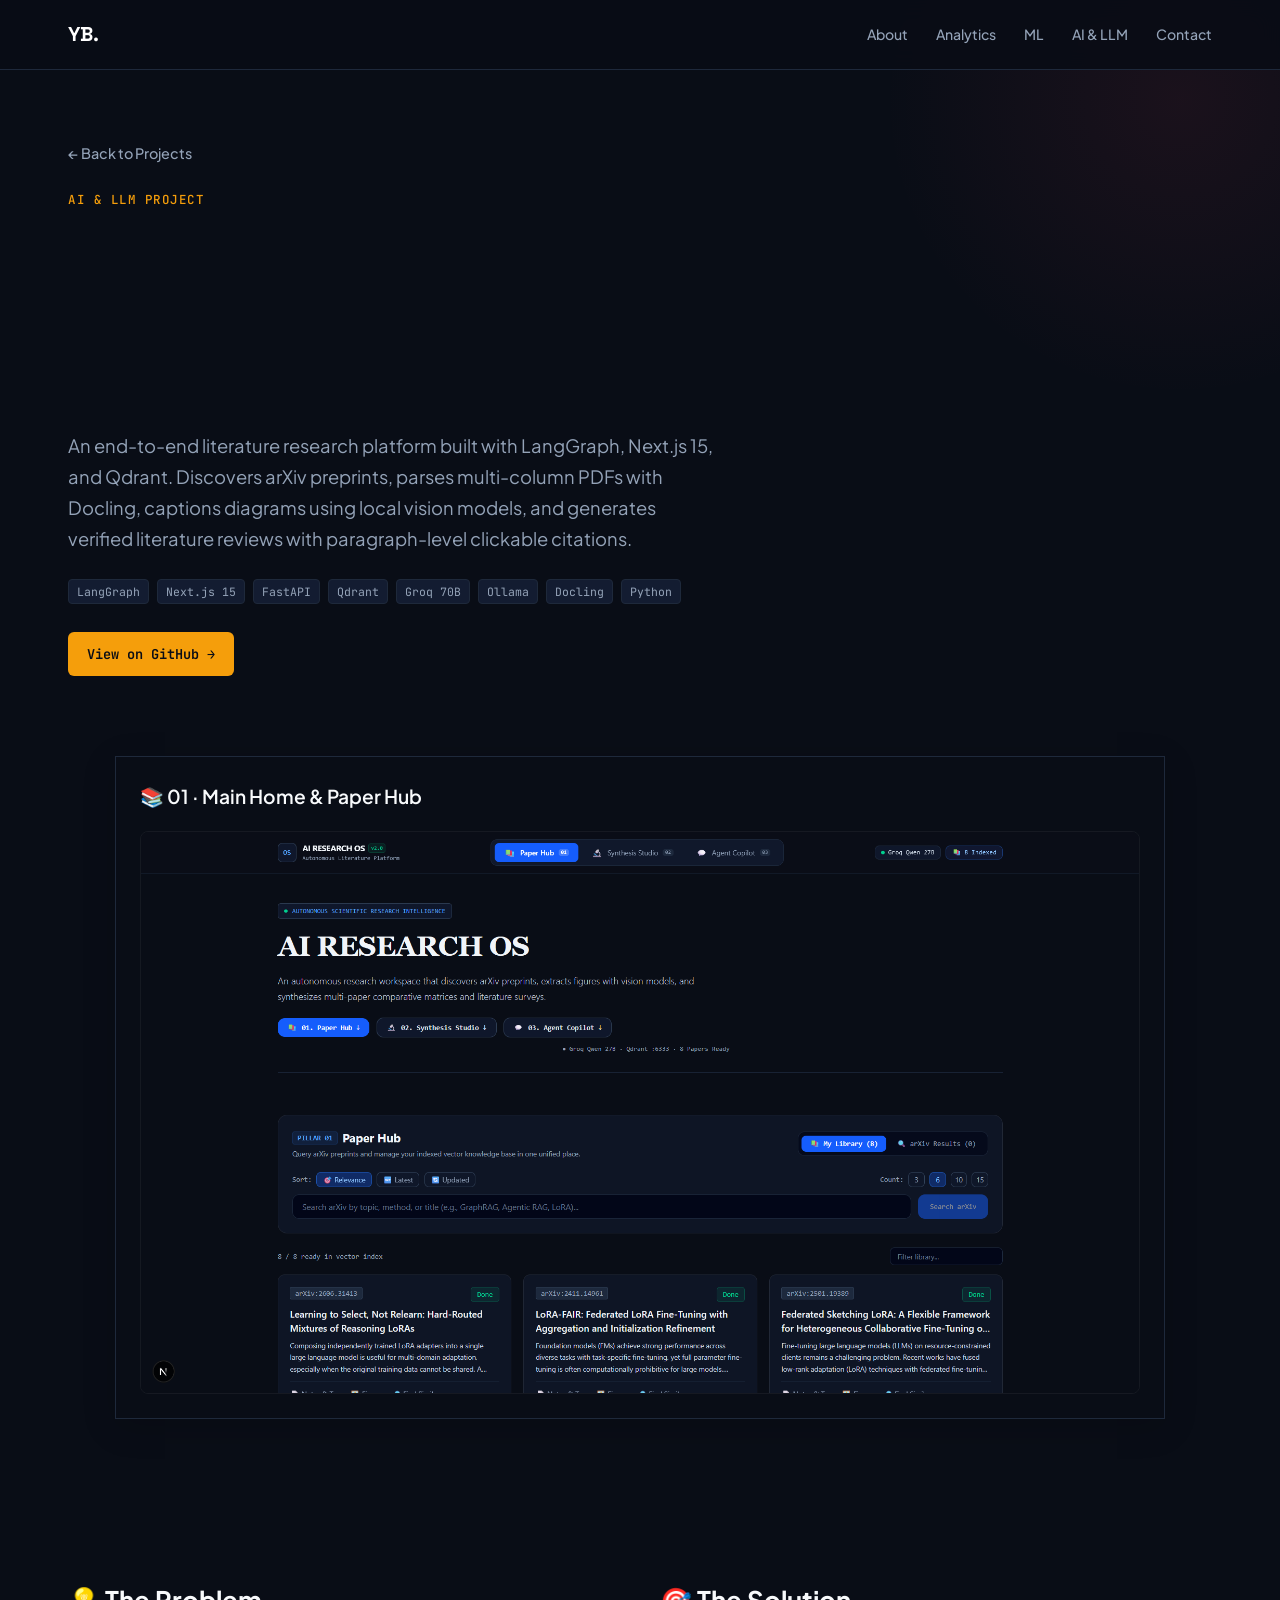
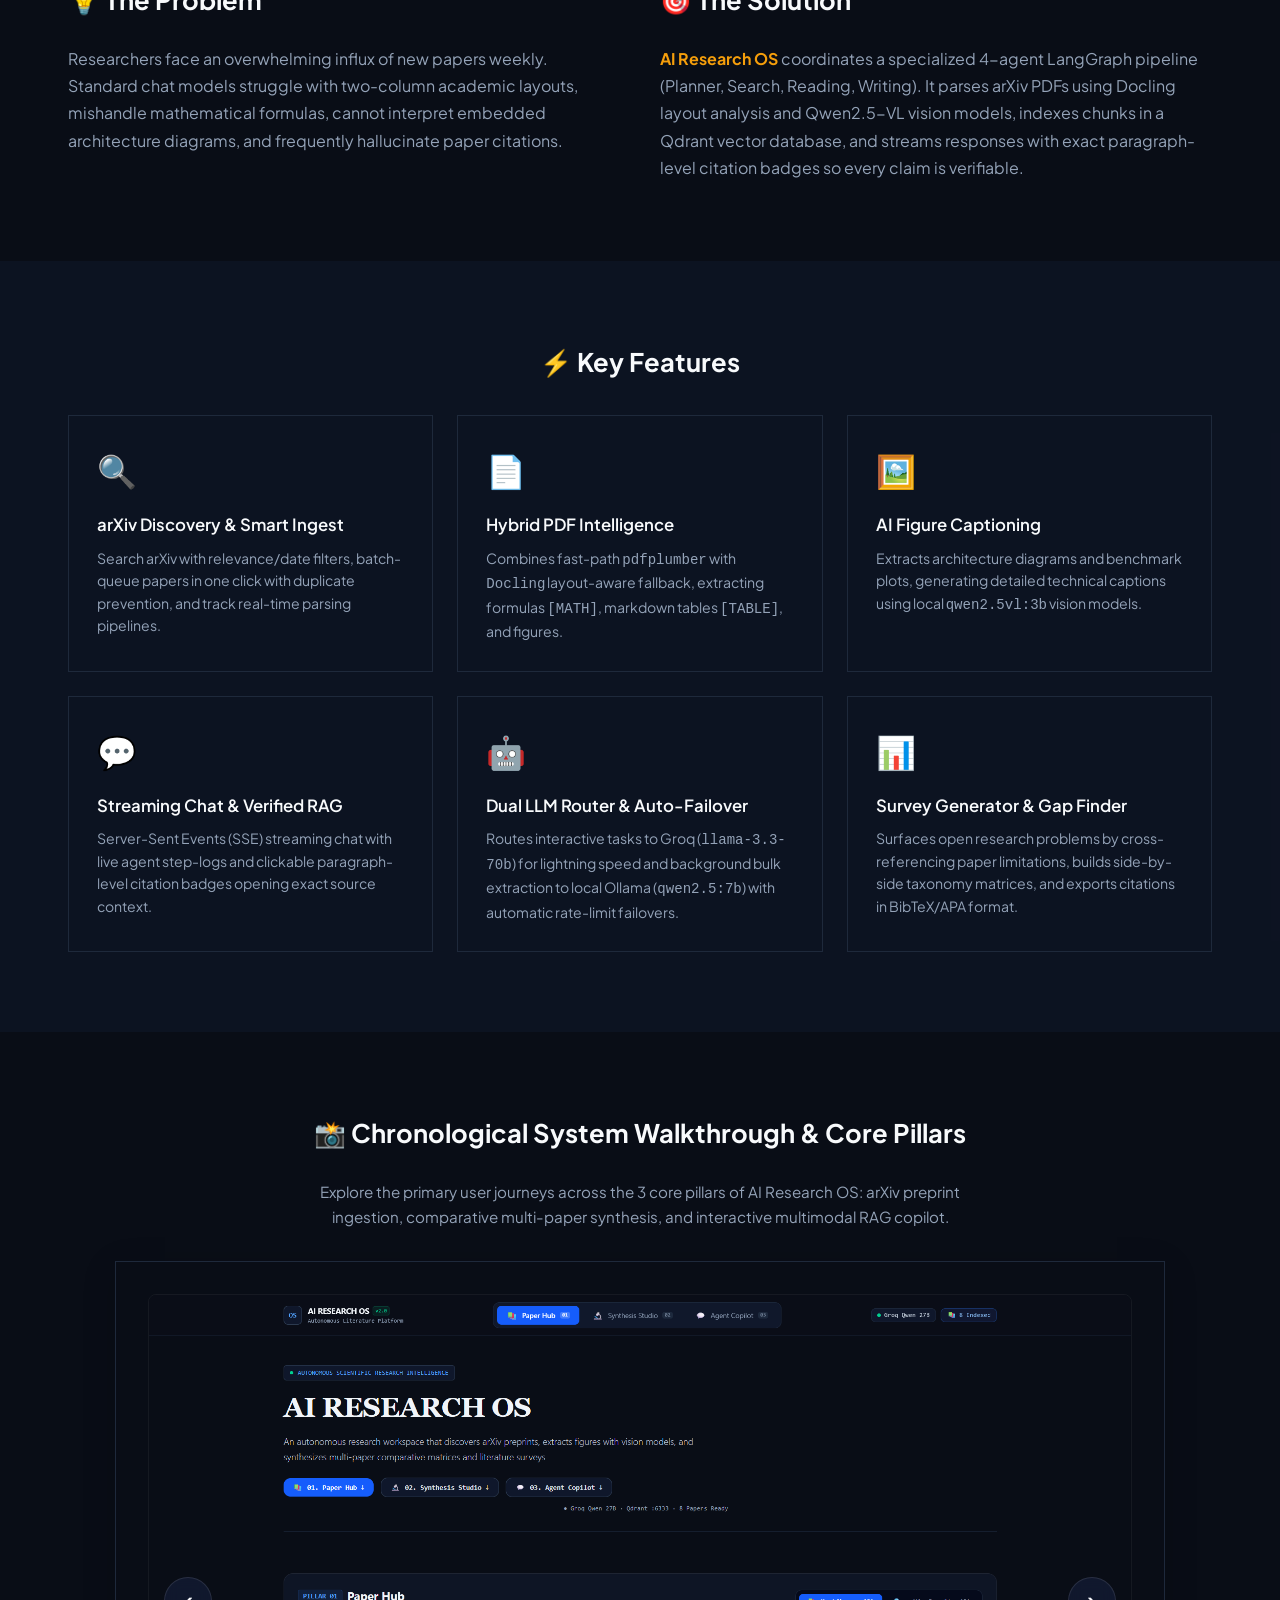
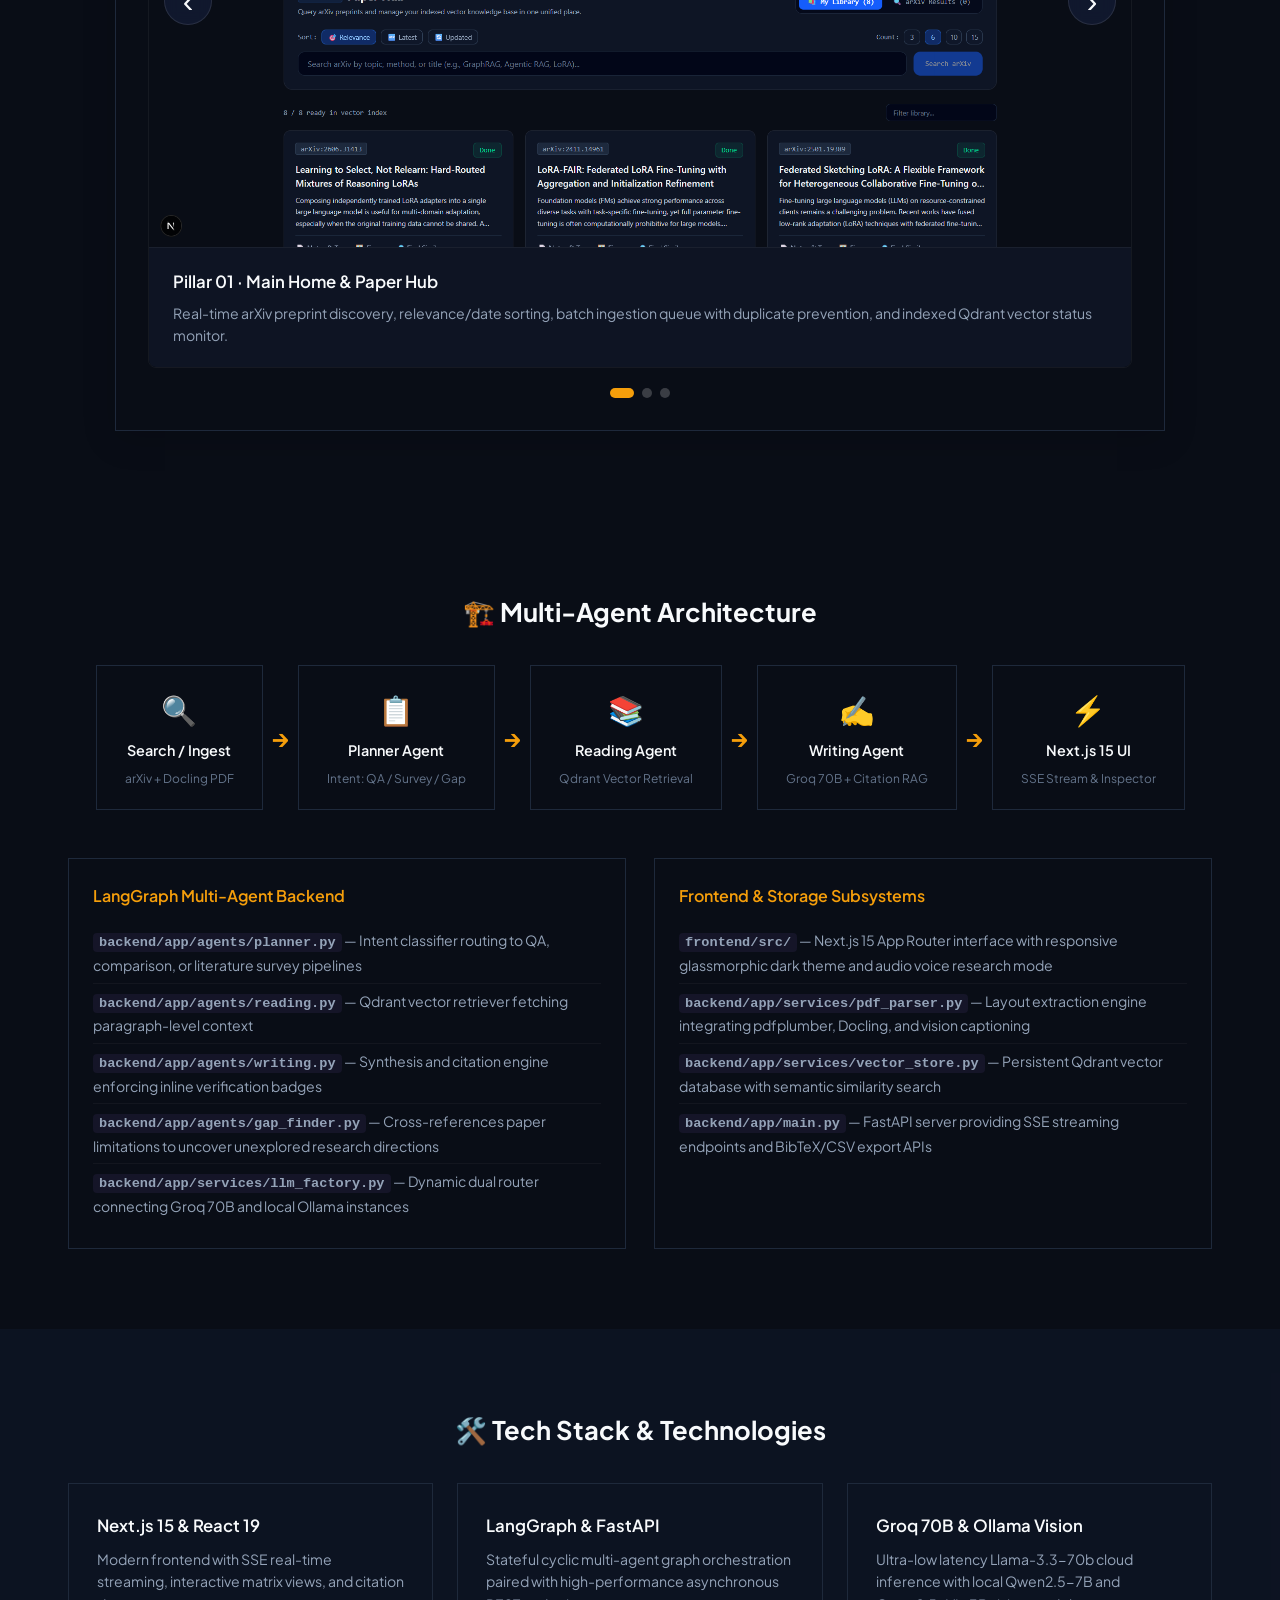
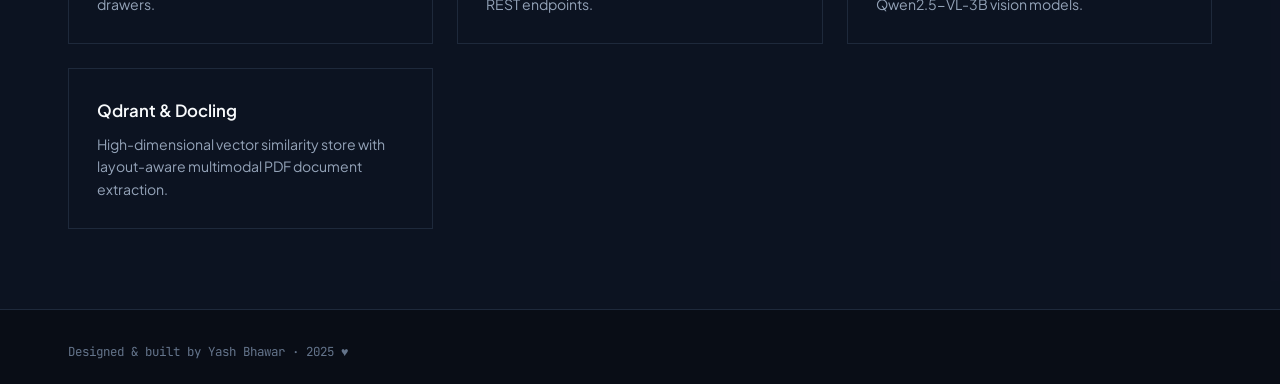
==== commit df0b70b4: "Desc changes" ====
--- a/projects/ai-research-agent.html
+++ b/projects/ai-research-agent.html
@@ -40,7 +40,7 @@
         <span class="section-label">AI & LLM Project</span>
         <h1 class="project-detail-title">AI Research OS — Autonomous Research Assistant</h1>
         <p class="project-detail-tagline">
-          An autonomous, local-first & cloud-boosted AI research assistant. Discovers arXiv papers, parses complex layouts, captions figures with vision models, and generates literature reviews & comparisons via a LangGraph multi-agent pipeline with paragraph-level citation traceability.
+          An end-to-end literature research platform built with LangGraph, Next.js 15, and Qdrant. Discovers arXiv preprints, parses multi-column PDFs with Docling, captions diagrams using local vision models, and generates verified literature reviews with paragraph-level clickable citations.
         </p>
         <div class="project-detail-tags">
           <span class="tag ml">LangGraph</span>
@@ -81,13 +81,13 @@
         <div class="content-block">
           <h2 class="detail-section-title">💡 The Problem</h2>
           <p>
-            Academic and industrial researchers are overwhelmed by thousands of new papers published weekly. Ingesting, cross-comparing backbones, identifying novel open gaps, verifying mathematical proofs, and extracting architectural diagrams is slow, manual, and prone to hallucinated literature citations when using standard chat LLMs.
+            Researchers face an overwhelming influx of new papers weekly. Standard chat models struggle with two-column academic layouts, mishandle mathematical formulas, cannot interpret embedded architecture diagrams, and frequently hallucinate paper citations.
           </p>
         </div>
         <div class="content-block">
           <h2 class="detail-section-title">🎯 The Solution</h2>
           <p>
-            <strong>AI Research OS</strong> builds an end-to-end multi-agent research pipeline. It fetches papers directly from arXiv, runs hybrid PDF layout parsing with vision figure captioning, indexes embeddings in Qdrant, and coordinates specialized LangGraph agents (Planner, Search, Reading, Writing) to deliver streaming chat with verified paragraph citations, literature reviews, and research gap matrices.
+            <strong>AI Research OS</strong> coordinates a specialized 4-agent LangGraph pipeline (Planner, Search, Reading, Writing). It parses arXiv PDFs using Docling layout analysis and Qwen2.5-VL vision models, indexes chunks in a Qdrant vector database, and streams responses with exact paragraph-level citation badges so every claim is verifiable.
           </p>
         </div>
       </div>
